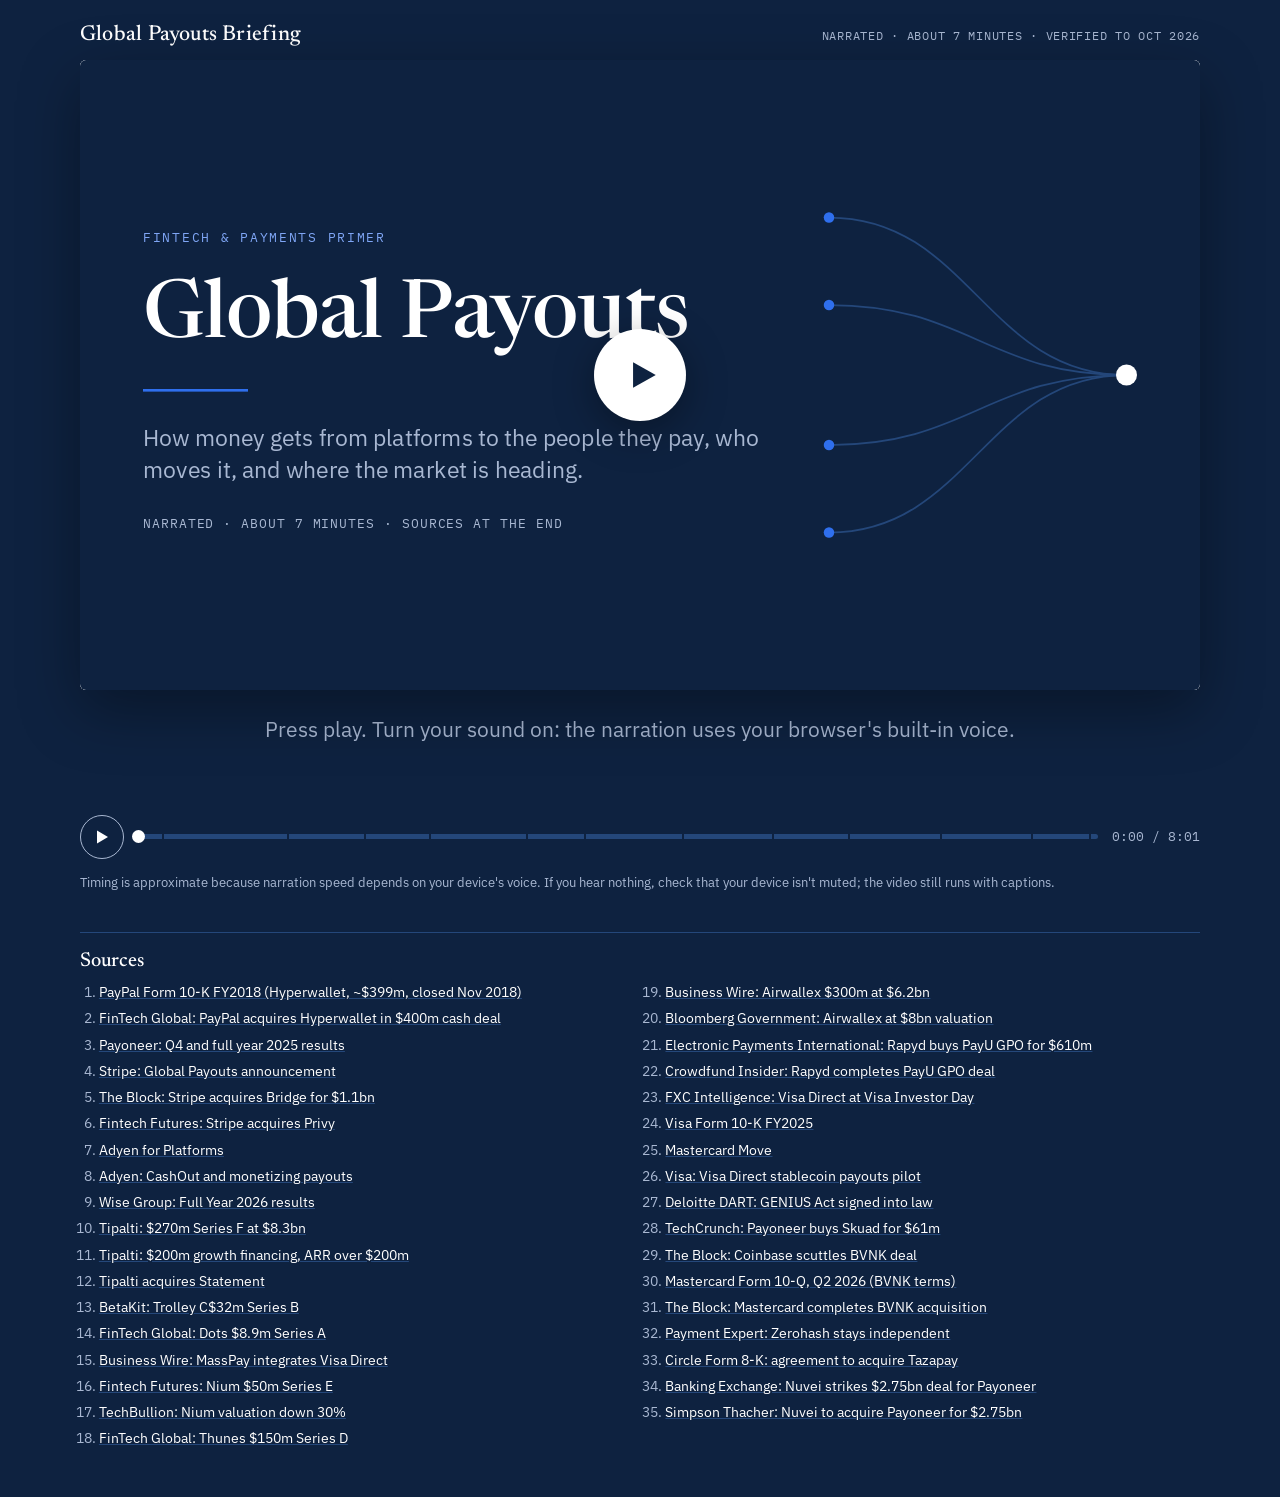
==== global-payouts-video.html @ f78af7f9 "Add narrated global payouts market explainer video Single-file HTML page that plays like a ~7-minute" ====
<!doctype html>
<html lang="en">
<head>
<meta charset="utf-8">
<meta name="viewport" content="width=device-width, initial-scale=1, viewport-fit=cover">
<title>Global Payouts Briefing</title>
<link rel="preconnect" href="https://fonts.googleapis.com">
<link rel="preconnect" href="https://fonts.gstatic.com" crossorigin>
<link rel="stylesheet" href="https://fonts.googleapis.com/css2?family=IBM+Plex+Mono:wght@400;500&family=IBM+Plex+Sans:wght@400;500;600&family=Newsreader:opsz,wght@6..72,500;6..72,600&display=swap">
<style>
/* Layout: a fixed 1280x720 "video" canvas scaled to fit, captions and controls beneath it, sources below. Deliberately single-theme (navy + white). */
:root {
  --navy: #0E2240;
  --navy-2: #173158;
  --navy-3: #24477A;
  --paper: #FFFFFF;
  --mist: #EEF2F8;
  --line: #CBD5E4;
  --muted: #5B6B84;
  --accent: #2F6FED;
  --accent-soft: #DCE7FD;
  --on-navy-muted: #A9B8D2;
  --display: "Newsreader", Georgia, "Times New Roman", serif;
  --sans: "IBM Plex Sans", "Helvetica Neue", Arial, sans-serif;
  --mono: "IBM Plex Mono", ui-monospace, Menlo, Consolas, monospace;
  color-scheme: dark;
}
* { box-sizing: border-box; }
html, body { background: var(--navy); color: var(--paper); }
body { font-family: var(--sans); margin: 0; padding-inline: 16px; padding-block: 24px 48px; }
.wrap { max-width: 1120px; margin: 0 auto; display: flex; flex-direction: column; gap: 14px; }
.head { display: flex; justify-content: space-between; align-items: baseline; gap: 12px; flex-wrap: wrap; }
.head h1 { font-family: var(--display); font-weight: 500; font-size: 1.35rem; margin: 0; letter-spacing: .01em; }
.head span { font-family: var(--mono); font-size: .75rem; color: var(--on-navy-muted); letter-spacing: .06em; text-transform: uppercase; }

/* ---------- player ---------- */
.frame { position: relative; width: 100%; aspect-ratio: 16 / 9; max-width: 100%; overflow: hidden; background: var(--paper); border-radius: 6px; box-shadow: 0 20px 60px rgba(0,0,0,.35); }
.canvas { position: absolute; top: 0; left: 0; width: 1280px; height: 720px; transform-origin: 0 0; color: var(--navy); background: var(--paper); font-family: var(--sans); }
.scene { position: absolute; inset: 0; padding: 56px 72px 48px; opacity: 0; visibility: hidden; transition: opacity .6s ease, visibility 0s linear .6s; display: flex; flex-direction: column; gap: 26px; }
.scene.active { opacity: 1; visibility: visible; transition: opacity .6s ease, visibility 0s; }
.scene.dark { background: var(--navy); color: var(--paper); }
.eyebrow { font-family: var(--mono); font-size: 15px; letter-spacing: .14em; text-transform: uppercase; color: var(--accent); display: flex; gap: 14px; align-items: center; }
.eyebrow b { font-weight: 500; color: var(--muted); }
.dark .eyebrow b { color: var(--on-navy-muted); }
.dark .eyebrow { color: #7FA6F5; }
h2 { font-family: var(--display); font-weight: 500; font-size: 50px; line-height: 1.05; margin: 0; letter-spacing: -.01em; text-wrap: balance; max-width: 1050px; }
.r { opacity: 0; transform: translateY(14px); transition: opacity .55s ease, transform .55s ease; }
.r.on { opacity: 1; transform: none; }
.mono { font-family: var(--mono); }
.muted { color: var(--muted); }

/* scene 0: title */
.title-scene { justify-content: center; gap: 22px; }
.title-scene h2 { font-size: 92px; max-width: 900px; }
.title-scene p { font-size: 26px; color: var(--on-navy-muted); margin: 0; max-width: 760px; line-height: 1.4; }
.title-scene .rule { width: 120px; height: 3px; background: var(--accent); }
.title-scene .meta { font-family: var(--mono); font-size: 15px; color: var(--on-navy-muted); letter-spacing: .08em; text-transform: uppercase; }
.flowlines { position: absolute; right: 64px; top: 120px; width: 380px; height: 480px; }

/* scene 1: payout flow */
.ends { display: flex; justify-content: space-between; align-items: center; font-size: 19px; }
.ends .party { display: flex; flex-direction: column; gap: 4px; }
.ends .party small { font-family: var(--mono); font-size: 13px; color: var(--muted); letter-spacing: .08em; text-transform: uppercase; }
.ends .amt { font-family: var(--mono); font-size: 30px; font-weight: 500; color: var(--accent); }
.track { position: relative; height: 26px; margin: 0 92px; }
.track .ln { position: absolute; left: 0; right: 0; top: 12px; height: 2px; background: var(--line); }
.track .fill { position: absolute; left: 0; top: 12px; height: 2px; background: var(--accent); width: 0; transition: width .9s ease; }
.track .coin { position: absolute; top: 3px; left: 0; width: 20px; height: 20px; margin-left: -10px; border-radius: 50%; background: var(--accent); box-shadow: 0 0 0 6px var(--accent-soft); transition: left .9s ease; }
.stations { display: grid; grid-template-columns: repeat(5, 1fr); gap: 16px; }
.st { border: 1.5px solid var(--line); border-radius: 8px; padding: 18px 18px 20px; display: flex; flex-direction: column; gap: 10px; min-height: 300px; transition: border-color .4s, background .4s, opacity .55s, transform .55s; }
.st .n { font-family: var(--mono); font-size: 13px; color: var(--muted); letter-spacing: .1em; }
.st h3 { margin: 0; font-family: var(--display); font-weight: 600; font-size: 30px; }
.st p { margin: 0; font-size: 16px; line-height: 1.45; color: var(--muted); }
.st.cur { border-color: var(--accent); background: #F6F9FF; }
.st.cur .n { color: var(--accent); }
.opts { display: flex; flex-direction: column; gap: 6px; margin-top: 4px; }
.opts span { font-family: var(--mono); font-size: 13px; padding: 5px 8px; border-radius: 4px; background: var(--mist); color: var(--navy); }
.opts span.pick { background: var(--accent); color: var(--paper); transition: background .4s, color .4s; }
.fx { font-family: var(--mono); font-size: 15px; color: var(--navy); background: var(--mist); padding: 8px 10px; border-radius: 4px; }
.done { font-family: var(--mono); font-size: 14px; color: var(--navy); display: flex; flex-direction: column; gap: 4px; }

/* scene 2: comparison table */
.cmp { display: grid; grid-template-columns: 210px 1fr 1fr; border-top: 2px solid var(--navy); }
.cmp > div { padding: 15px 18px; border-bottom: 1px solid var(--line); font-size: 19px; line-height: 1.35; }
.cmp .hd { font-family: var(--mono); font-size: 14px; letter-spacing: .1em; text-transform: uppercase; color: var(--muted); padding-block: 12px; }
.cmp .hd.out { color: var(--accent); }
.cmp .k { font-family: var(--mono); font-size: 14px; letter-spacing: .06em; text-transform: uppercase; color: var(--muted); padding-top: 19px; }
.cmp .o { background: #F6F9FF; font-weight: 500; }

/* scene 3: customers */
.cust { display: grid; grid-template-columns: repeat(3, 1fr); gap: 12px; }
.cust div { background: var(--mist); border-radius: 6px; padding: 16px 18px; font-size: 19px; display: flex; flex-direction: column; gap: 4px; }
.cust small { font-family: var(--mono); font-size: 13px; color: var(--muted); }
.why { display: grid; grid-template-columns: repeat(3, 1fr); gap: 24px; border-top: 2px solid var(--navy); padding-top: 20px; }
.why div { display: flex; flex-direction: column; gap: 8px; }
.why b { font-family: var(--display); font-weight: 600; font-size: 26px; }
.why p { margin: 0; font-size: 17px; line-height: 1.45; color: var(--muted); }

/* scene 4: value chain */
.chain { display: grid; grid-template-columns: 1fr 34px 1.2fr 34px 1.35fr 34px 1fr 34px 0.9fr; align-items: stretch; }
.node { border: 1.5px solid var(--navy); border-radius: 8px; padding: 16px; display: flex; flex-direction: column; gap: 8px; background: var(--paper); }
.node h4 { margin: 0; font-family: var(--display); font-size: 24px; font-weight: 600; }
.node p { margin: 0; font-size: 15px; line-height: 1.4; color: var(--muted); }
.node .tag { font-family: var(--mono); font-size: 12px; color: var(--accent); letter-spacing: .08em; text-transform: uppercase; }
.node.hl { background: var(--navy); color: var(--paper); }
.node.hl p { color: var(--on-navy-muted); }
.node.hl .tag { color: #7FA6F5; }
.arrow { display: flex; align-items: center; justify-content: center; }
.arrow svg { width: 26px; height: 14px; }
.lane { border: 1.5px dashed var(--accent); border-radius: 8px; padding: 14px 18px; display: flex; gap: 20px; align-items: center; margin-left: 217px; }
.lane .tag { font-family: var(--mono); font-size: 12px; color: var(--accent); letter-spacing: .08em; text-transform: uppercase; white-space: nowrap; }
.lane p { margin: 0; font-size: 16px; line-height: 1.4; }
.stats { display: grid; grid-template-columns: 1fr 1fr; gap: 20px; }
.stat { display: flex; gap: 16px; align-items: baseline; border-top: 1px solid var(--line); padding-top: 12px; }
.stat .big { font-family: var(--display); font-size: 40px; font-weight: 600; color: var(--accent); white-space: nowrap; }
.stat p { margin: 0; font-size: 16px; color: var(--muted); line-height: 1.4; }

/* scenes 5-6: landscape */
.tier1 { display: grid; grid-template-columns: repeat(5, 1fr); gap: 14px; }
.co { border-top: 3px solid var(--navy); padding-top: 14px; display: flex; flex-direction: column; gap: 10px; }
.co h4 { margin: 0; font-family: var(--display); font-size: 27px; font-weight: 600; line-height: 1.1; }
.co .what { font-size: 16px; line-height: 1.45; color: var(--muted); margin: 0; }
.co .fact { font-family: var(--mono); font-size: 13.5px; line-height: 1.45; background: var(--mist); padding: 8px 10px; border-radius: 4px; color: var(--navy); }
.tiers { display: grid; grid-template-columns: 1fr 1.3fr 1.6fr; gap: 26px; flex: 1; }
.tier { display: flex; flex-direction: column; gap: 12px; min-width: 0; }
.tier > .label { font-family: var(--mono); font-size: 13px; letter-spacing: .12em; text-transform: uppercase; color: var(--accent); border-bottom: 2px solid var(--navy); padding-bottom: 8px; }
.row { display: grid; grid-template-columns: 112px 1fr; gap: 12px; padding-bottom: 10px; border-bottom: 1px solid var(--line); }
.row b { font-family: var(--display); font-size: 22px; font-weight: 600; line-height: 1.15; }
.row span { font-size: 15px; line-height: 1.4; color: var(--muted); }
.row span em { font-style: normal; font-family: var(--mono); font-size: 13.5px; color: var(--navy); }

/* scene 7: economics */
.econ { display: grid; grid-template-columns: 1.05fr 1fr; gap: 40px; flex: 1; }
.streams { display: grid; grid-template-columns: 1fr 1fr; gap: 12px; align-content: start; }
.stream { background: var(--mist); border-radius: 6px; padding: 16px 18px; display: flex; flex-direction: column; gap: 6px; }
.stream b { font-family: var(--display); font-size: 25px; font-weight: 600; }
.stream p { margin: 0; font-size: 15px; line-height: 1.4; color: var(--muted); }
.chartbox { display: flex; flex-direction: column; gap: 12px; }
.chartbox .cap { font-family: var(--mono); font-size: 13px; letter-spacing: .08em; text-transform: uppercase; color: var(--muted); }
.stack { display: flex; height: 54px; border-radius: 4px; overflow: hidden; }
.stack div { display: flex; align-items: center; padding-left: 12px; font-family: var(--mono); font-size: 14px; color: var(--paper); white-space: nowrap; }
.stack .a { background: var(--navy); width: 78%; }
.stack .b { background: var(--accent); width: 22%; }
.legend { display: flex; justify-content: space-between; font-size: 15px; color: var(--muted); gap: 12px; }
.legend i { display: inline-block; width: 10px; height: 10px; margin-right: 6px; border-radius: 2px; }
.drivers { margin: 6px 0 0; padding: 0; list-style: none; display: flex; flex-direction: column; gap: 8px; }
.drivers li { font-size: 17px; line-height: 1.35; padding-left: 22px; position: relative; }
.drivers li::before { content: ""; position: absolute; left: 0; top: 9px; width: 10px; height: 2px; background: var(--accent); }

/* scene 8: trends */
.trends { display: flex; flex-direction: column; gap: 0; border-top: 2px solid var(--navy); }
.trend { display: grid; grid-template-columns: 60px 300px 1fr; gap: 16px; align-items: baseline; padding: 14px 0; border-bottom: 1px solid var(--line); }
.trend .n { font-family: var(--mono); font-size: 18px; color: var(--accent); }
.trend b { font-family: var(--display); font-size: 29px; font-weight: 600; }
.trend p { margin: 0; font-size: 17px; line-height: 1.4; color: var(--muted); }

/* scene 9: deals */
.deals { display: grid; grid-template-columns: 1.6fr 1fr; gap: 40px; flex: 1; }
.bars { display: flex; flex-direction: column; gap: 9px; }
.bar { display: grid; grid-template-columns: 250px 1fr; gap: 14px; align-items: center; }
.bar .lbl { font-size: 15.5px; line-height: 1.2; }
.bar .lbl small { display: block; font-family: var(--mono); font-size: 12px; color: var(--muted); margin-top: 2px; }
.bar .tr { position: relative; height: 26px; }
.bar .fl { position: absolute; left: 0; top: 0; bottom: 0; background: var(--navy); border-radius: 2px; width: 0; transition: width 1s ease; }
.bar .fl.ac { background: var(--accent); }
.bar .eo { position: absolute; top: 0; bottom: 0; background: repeating-linear-gradient(135deg, var(--accent-soft) 0 5px, var(--paper) 5px 9px); border: 1px solid var(--accent); border-left: 0; width: 0; transition: width 1s ease .4s; }
.bar .v { position: absolute; top: 3px; font-family: var(--mono); font-size: 14px; white-space: nowrap; transition: left 1s ease; }
.side { display: flex; flex-direction: column; gap: 14px; }
.side .cap { font-family: var(--mono); font-size: 13px; letter-spacing: .1em; text-transform: uppercase; color: var(--accent); border-bottom: 2px solid var(--navy); padding-bottom: 8px; }
.side .it { display: flex; flex-direction: column; gap: 2px; padding-bottom: 10px; border-bottom: 1px solid var(--line); }
.side .it b { font-family: var(--display); font-size: 22px; font-weight: 600; }
.side .it span { font-size: 15px; color: var(--muted); line-height: 1.35; }
.footnote { font-size: 13px; color: var(--muted); font-family: var(--mono); }

/* scene 10: banker lens */
.paths { display: grid; grid-template-columns: repeat(3, 1fr); gap: 16px; }
.path { border: 1.5px solid var(--line); border-radius: 8px; padding: 16px 18px; display: flex; flex-direction: column; gap: 6px; }
.path b { font-family: var(--display); font-size: 28px; font-weight: 600; }
.path p { margin: 0; font-size: 16px; line-height: 1.4; color: var(--muted); }
.path.hl { border-color: var(--navy); background: var(--navy); color: var(--paper); }
.path.hl p { color: var(--on-navy-muted); }
.value { display: grid; grid-template-columns: repeat(4, 1fr); gap: 10px 22px; border-top: 2px solid var(--navy); padding-top: 14px; }
.value .cap { grid-column: 1 / -1; font-family: var(--mono); font-size: 13px; letter-spacing: .1em; text-transform: uppercase; color: var(--accent); }
.value div { font-size: 17px; line-height: 1.35; padding-left: 26px; position: relative; }
.value div::before { content: "✓"; position: absolute; left: 0; top: 0; color: var(--accent); font-weight: 600; }
.warn { font-size: 17px; background: var(--mist); padding: 12px 16px; border-radius: 6px; }

/* scene 11: recap */
.recap { display: flex; flex-direction: column; gap: 0; border-top: 1px solid var(--navy-3); }
.recap div { display: grid; grid-template-columns: 70px 1fr; padding: 15px 0; border-bottom: 1px solid var(--navy-3); align-items: baseline; }
.recap .n { font-family: var(--display); font-size: 40px; color: #7FA6F5; }
.recap p { margin: 0; font-size: 25px; line-height: 1.35; }
.recap p span { color: var(--on-navy-muted); }

/* scene 12: sources */
.srcs { columns: 3; column-gap: 34px; font-size: 12.5px; line-height: 1.38; }
.srcs p { margin: 0 0 7px; break-inside: avoid; }
.srcs a { color: var(--navy); text-decoration: none; border-bottom: 1px solid var(--line); }
.srcs b { font-weight: 600; }

/* big play overlay */
.overlay { position: absolute; inset: 0; display: flex; align-items: center; justify-content: center; background: transparent; border: 0; cursor: pointer; padding: 0; }
.overlay[hidden] { display: none !important; }
.overlay .pb { width: 92px; height: 92px; border-radius: 50%; background: var(--paper); display: flex; align-items: center; justify-content: center; box-shadow: 0 10px 40px rgba(0,0,0,.35); transition: transform .2s; }
.overlay:hover .pb, .overlay:focus-visible .pb { transform: scale(1.06); }
.overlay:focus-visible { outline: 3px solid var(--accent); outline-offset: -3px; }
.overlay svg { width: 34px; height: 34px; margin-left: 6px; }

/* captions + controls */
.caption { min-height: 4.6em; font-size: clamp(16px, 2.1vw, 21px); line-height: 1.45; text-align: center; padding: 10px 8px 0; color: var(--paper); text-wrap: balance; }
.caption .hint { color: var(--on-navy-muted); }
.controls { display: flex; align-items: center; gap: 14px; }
.btn { flex: none; width: 44px; height: 44px; border-radius: 50%; border: 1.5px solid var(--on-navy-muted); background: transparent; color: var(--paper); display: flex; align-items: center; justify-content: center; cursor: pointer; }
.btn:hover { border-color: var(--paper); }
.btn:focus-visible { outline: 3px solid var(--accent); outline-offset: 2px; }
.btn svg { width: 16px; height: 16px; fill: currentColor; }
.bar-wrap { flex: 1; min-width: 0; height: 28px; display: flex; align-items: center; cursor: pointer; position: relative; touch-action: none; }
.bar-wrap:focus-visible { outline: 3px solid var(--accent); outline-offset: 2px; border-radius: 4px; }
.prog { position: relative; width: 100%; height: 5px; background: var(--navy-3); border-radius: 3px; }
.prog .done-bar { position: absolute; left: 0; top: 0; bottom: 0; background: var(--paper); border-radius: 3px; width: 0; }
.prog .knob { position: absolute; top: 50%; width: 13px; height: 13px; margin: -6.5px 0 0 -6.5px; border-radius: 50%; background: var(--paper); left: 0; }
.prog .tick { position: absolute; top: -2px; width: 2px; height: 9px; background: var(--navy); }
.time { flex: none; font-family: var(--mono); font-size: 13px; color: var(--on-navy-muted); font-variant-numeric: tabular-nums; }
.note { font-size: 13px; color: var(--on-navy-muted); line-height: 1.5; margin: 0; }
.below { margin-top: 26px; border-top: 1px solid var(--navy-3); padding-top: 18px; }
.below h2 { font-family: var(--display); font-size: 1.25rem; font-weight: 500; margin: 0 0 10px; color: var(--paper); }
.below ol { margin: 0; padding-left: 1.4em; columns: 2; column-gap: 32px; font-size: 13.5px; line-height: 1.5; color: var(--on-navy-muted); }
.below li { break-inside: avoid; margin-bottom: 6px; }
.below a { color: var(--paper); text-decoration-color: var(--navy-3); }
@media (max-width: 700px) { .below ol { columns: 1; } }
/* larger type so each scene fills the 720px frame */
.scene { padding: 64px 72px 52px; gap: 34px; }
h2 { font-size: 56px; }
.st { min-height: 340px; } .st p { font-size: 18px; }
.cmp > div { padding: 19px 18px; font-size: 21px; }
.cust div { padding: 20px; font-size: 22px; }
.why b { font-size: 29px; } .why p { font-size: 19px; }
.node h4 { font-size: 26px; } .node p { font-size: 17px; }
.lane p { font-size: 18px; } .stat p { font-size: 18px; } .stat .big { font-size: 48px; }
.co h4 { font-size: 30px; } .co .what { font-size: 19px; } .co .fact { font-size: 15.5px; }
.row b { font-size: 24px; } .row span { font-size: 17px; } .row span em { font-size: 14.5px; }
.stream { padding: 22px 20px; } .stream b { font-size: 28px; } .stream p { font-size: 17px; }
.drivers li { font-size: 19px; }
.trend { grid-template-columns: 60px 340px 1fr; padding: 20px 0; } .trend b { font-size: 32px; } .trend p { font-size: 19px; }
.bars { gap: 14px; } .bar .lbl { font-size: 17px; } .bar .tr { height: 30px; } .bar .v { top: 5px; font-size: 15px; }
.side .it b { font-size: 25px; } .side .it span { font-size: 17px; }
.path b { font-size: 31px; } .path p { font-size: 18px; }
.value div { font-size: 19px; } .warn { font-size: 19px; }
.recap div { padding: 20px 0; } .recap p { font-size: 27px; }
.srcs { font-size: 13.5px; }
.title-scene h2 { font-size: 92px; }
@media (prefers-reduced-motion: reduce) {
  .scene, .r, .track .coin, .track .fill, .bar .fl, .bar .eo, .bar .v, .st { transition: none !important; }
}
</style>
</head>
<body>

<div class="wrap">
  <div class="head">
    <h1>Global Payouts Briefing</h1>
    <span>Narrated · about 7 minutes · verified to Oct 2026</span>
  </div>

  <div class="frame" id="frame">
    <div class="canvas" id="canvas">

      <!-- 0 Title -->
      <section class="scene dark title-scene active" data-scene="0">
        <div class="eyebrow">Fintech &amp; payments primer</div>
        <h2>Global Payouts</h2>
        <div class="rule"></div>
        <p>How money gets from platforms to the people they pay, who moves it, and where the market is heading.</p>
        <div class="meta">Narrated · about 7 minutes · sources at the end</div>
        <svg class="flowlines" viewBox="0 0 380 480" aria-hidden="true">
          <g fill="none" stroke="#24477A" stroke-width="2">
            <path d="M20 60 C 180 60, 200 240, 360 240"/>
            <path d="M20 160 C 180 160, 200 240, 360 240"/>
            <path d="M20 320 C 180 320, 200 240, 360 240"/>
            <path d="M20 420 C 180 420, 200 240, 360 240"/>
          </g>
          <g fill="#2F6FED">
            <circle cx="20" cy="60" r="6"/><circle cx="20" cy="160" r="6"/><circle cx="20" cy="320" r="6"/><circle cx="20" cy="420" r="6"/>
          </g>
          <circle cx="360" cy="240" r="12" fill="#FFFFFF"/>
        </svg>
      </section>

      <!-- 1 What a payout is -->
      <section class="scene" data-scene="1" data-k="0">
        <div class="eyebrow">01 <b>What a payout is</b></div>
        <h2 class="r" data-cue="0">One payout, step by step</h2>
        <div class="ends r" data-cue="1">
          <div class="party"><small>Sender</small>U.S. freelance marketplace</div>
          <div class="amt">$500</div>
          <div class="party" style="text-align:right"><small>Payee</small>Designer in the Philippines</div>
        </div>
        <div class="track r" data-cue="1"><div class="ln"></div><div class="fill" id="fill1"></div><div class="coin" id="coin1"></div></div>
        <div class="stations">
          <div class="st r" data-cue="2" data-cur="2"><div class="n">STEP 1</div><h3>KYC</h3><p>“Know Your Customer.” Verify the designer is real and screen them against sanctions lists.</p></div>
          <div class="st r" data-cue="3" data-cur="3"><div class="n">STEP 2</div><h3>Tax</h3><p>Collect a tax form (for a foreign contractor, typically a W-8BEN) so the platform knows what to report or withhold.</p></div>
          <div class="st r" data-cue="4" data-cur="4"><div class="n">STEP 3</div><h3>FX</h3><p>Foreign exchange: convert dollars to pesos.</p><div class="fx">USD → PHP<br><span class="muted">spread = market rate − rate given</span></div></div>
          <div class="st r" data-cue="5" data-cur="5,6"><div class="n">STEP 4</div><h3>Rail</h3><p>The network the money travels on.</p>
            <div class="opts"><span>Local bank transfer</span><span id="pickRail">Mobile wallet</span><span>Push to debit card</span><span>Stablecoin</span></div></div>
          <div class="st r" data-cue="7" data-cur="7"><div class="n">STEP 5</div><h3>Delivery</h3><p>Funds land in local currency.</p><div class="done"><span>✓ Paid in PHP</span><span>✓ Payee notified</span><span>✓ Platform books reconciled</span></div></div>
        </div>
      </section>

      <!-- 2 Why harder -->
      <section class="scene" data-scene="2">
        <div class="eyebrow">02 <b>Why paying out is harder</b></div>
        <h2 class="r" data-cue="0">Accepting money vs. sending it</h2>
        <div class="cmp">
          <div class="hd"></div><div class="hd">Accepting a card payment</div><div class="hd out">Sending a payout</div>
          <div class="k r" data-cue="1">Credentials</div><div class="r" data-cue="1">Customer brings standardized card details</div><div class="o r" data-cue="2">Sender collects bank or wallet details in each country's format</div>
          <div class="k r" data-cue="1">Routing</div><div class="r" data-cue="1">One global card network routes it</div><div class="o r" data-cue="2">Many local rails, each with its own rules</div>
          <div class="k r" data-cue="3">Compliance</div><div class="r" data-cue="3">Focus is on the paying customer</div><div class="o r" data-cue="3">Sender verifies, screens and tax-reports the recipient</div>
          <div class="k r" data-cue="4">Reversibility</div><div class="r" data-cue="4">Chargebacks let disputes be reversed</div><div class="o r" data-cue="4">Push payments are mostly final</div>
          <div class="k r" data-cue="5">Liquidity</div><div class="r" data-cue="5">Money flows in to you</div><div class="o r" data-cue="5">Pre-fund the right currency in each market first</div>
        </div>
      </section>

      <!-- 3 Customers -->
      <section class="scene" data-scene="3">
        <div class="eyebrow">03 <b>Who buys payouts</b></div>
        <h2 class="r" data-cue="0">Anyone with a supply side to pay</h2>
        <div class="cust">
          <div class="r" data-cue="1">E-commerce marketplaces<small>paying sellers</small></div>
          <div class="r" data-cue="1">Gig &amp; delivery apps<small>paying workers</small></div>
          <div class="r" data-cue="1">Creator platforms<small>paying creators &amp; musicians</small></div>
          <div class="r" data-cue="2">Global hiring &amp; payroll<small>paying contractors abroad</small></div>
          <div class="r" data-cue="2">Insurers<small>settling claims</small></div>
          <div class="r" data-cue="2">Businesses<small>paying suppliers</small></div>
        </div>
        <div class="why">
          <div class="r" data-cue="3"><b>Supply retention</b><p>Earners go where they get paid fast, cheaply and reliably.</p></div>
          <div class="r" data-cue="4"><b>A revenue line</b><p>Adyen lets platforms set their own fee for on-demand instant cash-outs.</p></div>
          <div class="r" data-cue="5"><b>Float</b><p>Balances waiting to be paid out can earn interest.</p></div>
        </div>
      </section>

      <!-- 4 Value chain -->
      <section class="scene" data-scene="4">
        <div class="eyebrow">04 <b>The value chain</b></div>
        <h2 class="r" data-cue="0">Who touches the money</h2>
        <div class="chain">
          <div class="node r" data-cue="1"><span class="tag">Owns payee</span><h4>Platform</h4><p>Marketplace, gig app, creator site</p></div>
          <div class="arrow r" data-cue="2"><svg viewBox="0 0 26 14"><path d="M0 7h22M17 2l6 5-6 5" fill="none" stroke="#0E2240" stroke-width="2"/></svg></div>
          <div class="node hl r" data-cue="2"><span class="tag">Routes &amp; complies</span><h4>Payout orchestrator</h4><p>Onboarding, KYC, tax, picks the rail for each payment</p></div>
          <div class="arrow r" data-cue="3"><svg viewBox="0 0 26 14"><path d="M0 7h22M17 2l6 5-6 5" fill="none" stroke="#0E2240" stroke-width="2"/></svg></div>
          <div class="node r" data-cue="3"><span class="tag">Networks</span><h4>Visa Direct · Mastercard Move</h4><p>Push money to cards, accounts and wallets</p></div>
          <div class="arrow r" data-cue="5"><svg viewBox="0 0 26 14"><path d="M0 7h22M17 2l6 5-6 5" fill="none" stroke="#0E2240" stroke-width="2"/></svg></div>
          <div class="node r" data-cue="5"><span class="tag">Settle locally</span><h4>Banks &amp; local systems</h4><p>Hold accounts, clear domestic transfers</p></div>
          <div class="arrow r" data-cue="5"><svg viewBox="0 0 26 14"><path d="M0 7h22M17 2l6 5-6 5" fill="none" stroke="#0E2240" stroke-width="2"/></svg></div>
          <div class="node r" data-cue="5"><span class="tag">Gets paid</span><h4>Recipient</h4><p>Bank, wallet, card or cash</p></div>
        </div>
        <div class="lane r" data-cue="6"><span class="tag">Parallel lane · stablecoin infra</span><p>Converts between ordinary money and dollar-pegged tokens: Bridge (Stripe), BVNK (Mastercard), Circle.</p></div>
        <div class="stats">
          <div class="stat r" data-cue="4"><span class="big">~10bn</span><p>Visa Direct transactions in 2024; reaches 195+ countries and territories</p></div>
          <div class="stat r" data-cue="4"><span class="big">180+</span><p>Countries Mastercard Move pays out to, via bank, wallet, card or cash</p></div>
        </div>
      </section>

      <!-- 5 Tier 1 -->
      <section class="scene" data-scene="5">
        <div class="eyebrow">05 <b>Landscape · Tier 1 of 4</b></div>
        <h2 class="r" data-cue="0">Scaled incumbents</h2>
        <div class="tier1">
          <div class="co r" data-cue="1"><h4>PayPal<br>(Hyperwallet)</h4><p class="what">Payouts for marketplaces and platforms</p><div class="fact">Bought 2018 for ~$400m</div></div>
          <div class="co r" data-cue="2"><h4>Payoneer</h4><p class="what">Cross-border accounts for sellers, freelancers, SMBs</p><div class="fact">2025 revenue $1.05bn, first year over $1bn</div></div>
          <div class="co r" data-cue="3"><h4>Stripe</h4><p class="what">Connect for platforms; Global Payouts to third parties</p><div class="fact">Global Payouts: 50+ countries</div></div>
          <div class="co r" data-cue="4"><h4>Adyen</h4><p class="what">Adyen for Platforms on its own licensed stack</p><div class="fact">Instant payouts; CashOut fees set by platform</div></div>
          <div class="co r" data-cue="5"><h4>Wise Platform</h4><p class="what">Wise's cross-border network, licensed to banks and businesses</p><div class="fact">Partners incl. UniCredit, Raiffeisen</div></div>
        </div>
      </section>

      <!-- 6 Tiers 2-4 -->
      <section class="scene" data-scene="6">
        <div class="eyebrow">06 <b>Landscape · Tiers 2 to 4</b></div>
        <div class="tiers">
          <div class="tier r" data-cue="0">
            <div class="label">Finance automation suite</div>
            <div class="row"><b>Tipalti</b><span>Payables, payouts, tax and treasury in one product. <em>$8.3bn valuation (2021) · ARR passed $200m (2025)</em></span></div>
          </div>
          <div class="tier r" data-cue="2">
            <div class="label">Specialist payout platforms</div>
            <div class="row r" data-cue="3"><b>Trolley</b><span>Montréal. Payouts plus tax forms. <em>C$32m Series B, Nov 2024</em></span></div>
            <div class="row r" data-cue="4"><b>Dots</b><span>San Francisco. One API for bank, wallet and stablecoin payouts. <em>$8.9m Series A, 2026 · $150m+/month</em></span></div>
            <div class="row r" data-cue="5"><b>MassPay</b><span>Payout orchestration. <em>Integrated Visa Direct, Dec 2025</em></span></div>
          </div>
          <div class="tier r" data-cue="6">
            <div class="label">Cross-border infrastructure</div>
            <div class="row r" data-cue="7"><b>Nium</b><span>Real-time payments infrastructure. <em>$1.4bn valuation, 2024 (−30%)</em></span></div>
            <div class="row r" data-cue="7"><b>Thunes</b><span>Network into banks and mobile wallets. <em>$150m Series D, 2025 · 130+ countries</em></span></div>
            <div class="row r" data-cue="8"><b>Airwallex</b><span>Global accounts and payments. <em>$8bn valuation, Dec 2025</em></span></div>
            <div class="row r" data-cue="8"><b>Rapyd</b><span>Fintech-as-a-service. <em>Bought PayU GPO for ~$610m, closed 2025</em></span></div>
          </div>
        </div>
      </section>

      <!-- 7 Economics -->
      <section class="scene" data-scene="7">
        <div class="eyebrow">07 <b>Economics</b></div>
        <h2 class="r" data-cue="0">Four ways to make money</h2>
        <div class="econ">
          <div class="streams">
            <div class="stream r" data-cue="1"><b>Transaction fees</b><p>Flat or percentage charge per payout</p></div>
            <div class="stream r" data-cue="2"><b>FX spread</b><p>Market rate minus the rate the customer gets</p></div>
            <div class="stream r" data-cue="4"><b>Software fees</b><p>Subscriptions for workflow tools (recurring revenue)</p></div>
            <div class="stream r" data-cue="5"><b>Float</b><p>Interest on balances before they are withdrawn</p></div>
          </div>
          <div class="chartbox">
            <div class="r" data-cue="6">
              <div class="cap">Payoneer 2025 revenue: $1.05bn</div>
              <div class="stack" style="margin-top:10px"><div class="a">$821.2m fees &amp; other</div><div class="b">$231.6m</div></div>
              <div class="legend" style="margin-top:8px"><span><i style="background:var(--navy)"></i>Revenue ex. interest (+14%)</span><span><i style="background:var(--accent)"></i>Interest income, ~22% (−10%)</span></div>
            </div>
            <ul class="drivers r" data-cue="7">
              <li>Volume on direct connections vs. intermediaries</li>
              <li>Cross-border and FX mix</li>
              <li>Compliance automation</li>
              <li>Fraud losses</li>
              <li>Interest-rate sensitivity</li>
            </ul>
            <div class="footnote r" data-cue="8">Wise FY26: new direct links to domestic payment systems in Brazil and Japan</div>
          </div>
        </div>
      </section>

      <!-- 8 Trends -->
      <section class="scene" data-scene="8">
        <div class="eyebrow">08 <b>Where it's heading</b></div>
        <h2 class="r" data-cue="0">Five trends</h2>
        <div class="trends">
          <div class="trend r" data-cue="1"><span class="n">1</span><b>Instant payouts</b><p>Minutes, not days, and a fee platforms can charge for</p></div>
          <div class="trend r" data-cue="2"><span class="n">2</span><b>Stablecoins</b><p>GENIUS Act signed July 18, 2025 · Visa Direct pilot: business pays in dollars, recipient gets USDC</p></div>
          <div class="trend r" data-cue="4"><span class="n">3</span><b>Embedded compliance &amp; tax</b><p>KYC, tax forms, even payroll: Payoneer bought Skuad for $61m (2024)</p></div>
          <div class="trend r" data-cue="5"><span class="n">4</span><b>AI</b><p>Fraud screening, reconciliation, finance workflows: Tipalti bought Statement (2025)</p></div>
          <div class="trend r" data-cue="6"><span class="n">5</span><b>Consolidation</b><p>Strategics buying coverage, licences and stablecoin rails</p></div>
        </div>
      </section>

      <!-- 9 Deals -->
      <section class="scene" data-scene="9">
        <div class="eyebrow">09 <b>M&amp;A and funding</b></div>
        <h2 class="r" data-cue="0">Disclosed deal values, to scale</h2>
        <div class="deals">
          <div class="bars">
            <div class="bar r" data-cue="4"><div class="lbl">Nuvei → Payoneer<small>Agreed Jun 2026 · $7.40/sh cash</small></div><div class="tr"><div class="fl ac" data-w="100"></div><div class="v" data-x="100">$2.75bn</div></div></div>
            <div class="bar r" data-cue="2"><div class="lbl">Mastercard → BVNK<small>Agreed Mar 2026 · closed Aug 2026</small></div><div class="tr"><div class="fl ac" data-w="54.5"></div><div class="eo" data-l="54.5" data-w="10.9"></div><div class="v" data-x="65.4">$1.5bn + $0.3bn earn-out</div></div></div>
            <div class="bar r" data-cue="1"><div class="lbl">Stripe → Bridge<small>Closed Feb 2025</small></div><div class="tr"><div class="fl ac" data-w="40"></div><div class="v" data-x="40">$1.1bn</div></div></div>
            <div class="bar r" data-cue="5"><div class="lbl">Rapyd → PayU GPO<small>Closed 2025</small></div><div class="tr"><div class="fl" data-w="22.2"></div><div class="v" data-x="22.2">~$610m</div></div></div>
            <div class="bar r" data-cue="3"><div class="lbl">Circle → Tazapay<small>Agreed Sep 2026 · stock</small></div><div class="tr"><div class="fl ac" data-w="14.5"></div><div class="v" data-x="14.5">~$400m</div></div></div>
            <div class="bar r" data-cue="5"><div class="lbl">PayPal → Hyperwallet<small>Closed Nov 2018</small></div><div class="tr"><div class="fl" data-w="14.5"></div><div class="v" data-x="14.5">~$400m</div></div></div>
            <div class="bar r" data-cue="5"><div class="lbl">Payoneer → Skuad<small>Aug 2024</small></div><div class="tr"><div class="fl" data-w="2.2"></div><div class="v" data-x="2.2">$61m</div></div></div>
            <div class="footnote r" data-cue="1"><span style="color:var(--accent)">■</span> stablecoin-linked &nbsp; ■ traditional payouts / payments</div>
          </div>
          <div class="side">
            <div class="cap r" data-cue="2">Deals that didn't happen</div>
            <div class="it r" data-cue="2"><b>Coinbase × BVNK</b><span>~$2bn talks ended, Nov 2025</span></div>
            <div class="it r" data-cue="2"><b>Mastercard × Zerohash</b><span>Zerohash chose to stay independent, Jan 2026</span></div>
            <div class="cap r" data-cue="6">Private funding</div>
            <div class="it r" data-cue="6"><b>Airwallex · $8bn</b><span>$330m raise, Dec 2025 (from $6.2bn in May)</span></div>
            <div class="it r" data-cue="6"><b>Nium · $1.4bn</b><span>2024 round, 30% below prior valuation</span></div>
          </div>
        </div>
      </section>

      <!-- 10 Banker lens -->
      <section class="scene" data-scene="10">
        <div class="eyebrow">10 <b>The banker's lens</b></div>
        <h2 class="r" data-cue="0">Build, buy or partner?</h2>
        <div class="paths">
          <div class="path r" data-cue="1"><b>Build</b><p>Licences country by country (in the U.S., money transmitter licences state by state), bank partners, compliance teams, years of integrations.</p></div>
          <div class="path hl r" data-cue="3"><b>Buy</b><p>Buys coverage, licences and teams now. The logic behind Bridge, BVNK and Payoneer.</p></div>
          <div class="path r" data-cue="4"><b>Partner</b><p>Plug into Stripe, Adyen or a specialist. Fastest, but the economics are shared.</p></div>
        </div>
        <div class="value">
          <div class="cap r" data-cue="5">What makes a payouts asset valuable</div>
          <div class="r" data-cue="5">Owned licences &amp; direct connections</div>
          <div class="r" data-cue="5">Sticky platform customers</div>
          <div class="r" data-cue="5">Durable take rate</div>
          <div class="r" data-cue="5">Low customer concentration</div>
          <div class="r" data-cue="5">Clean compliance record</div>
          <div class="r" data-cue="5">Stablecoin readiness</div>
          <div class="r" data-cue="5">Recurring software revenue</div>
          <div class="r" data-cue="5">Rate- and FX-resilient mix</div>
        </div>
        <div class="warn r" data-cue="6"><b>Revenue quality check:</b> how much comes from FX and float, which move with markets, versus recurring fees?</div>
      </section>

      <!-- 11 Recap -->
      <section class="scene dark" data-scene="11">
        <div class="eyebrow">11 <b>Recap</b></div>
        <h2 class="r" data-cue="0">Five things to remember</h2>
        <div class="recap">
          <div class="r" data-cue="1"><span class="n">1</span><p>A payout is a chain. <span>KYC → tax → FX → rail → delivery.</span></p></div>
          <div class="r" data-cue="2"><span class="n">2</span><p>Paying out is harder than accepting. <span>The sender owns compliance, liquidity and fraud risk.</span></p></div>
          <div class="r" data-cue="3"><span class="n">3</span><p>Fees, FX spread, software and float. <span>Margins hinge on direct connections and rates.</span></p></div>
          <div class="r" data-cue="4"><span class="n">4</span><p>Stablecoins and instant payouts are the big shifts. <span>Card networks and Stripe are buying in.</span></p></div>
          <div class="r" data-cue="5"><span class="n">5</span><p>Consolidation is under way. <span>Licences, coverage and recurring revenue earn the premium.</span></p></div>
        </div>
      </section>

      <!-- 12 Sources -->
      <section class="scene" data-scene="12">
        <div class="eyebrow">Sources <b>Facts checked October 2026 · links also below the player</b></div>
        <div class="srcs" id="srcs"></div>
      </section>
    </div>

    <button class="overlay" id="overlay" aria-label="Play">
      <span class="pb"><svg viewBox="0 0 24 24"><path d="M5 3l16 9-16 9z" fill="#0E2240"/></svg></span>
    </button>
  </div>

  <div class="caption" id="caption" aria-live="polite"><span class="hint">Press play. Turn your sound on: the narration uses your browser's built-in voice.</span></div>

  <div class="controls">
    <button class="btn" id="playBtn" aria-label="Play"><svg viewBox="0 0 16 16" id="playIcon"><path d="M3 1.5l11 6.5-11 6.5z"/></svg></button>
    <div class="bar-wrap" id="barWrap" role="slider" tabindex="0" aria-label="Progress" aria-valuemin="0" aria-valuemax="100" aria-valuenow="0">
      <div class="prog" id="prog"><div class="done-bar" id="doneBar"></div><div class="knob" id="knob"></div></div>
    </div>
    <div class="time" id="time">0:00 / 0:00</div>
  </div>
  <p class="note" id="note">Timing is approximate because narration speed depends on your device's voice. If you hear nothing, check that your device isn't muted; the video still runs with captions.</p>

  <div class="below">
    <h2>Sources</h2>
    <ol id="srcList"></ol>
  </div>
</div>

<script>
(function () {
  // ---------- narration: [caption text|spoken text] lets captions and voice differ ----------
  const SCRIPT = [
    [ // 0 title
      "A short guide to the global payouts market: how money gets from platforms to the people they pay, who moves it, and where it's heading.",
      "Let's start with one payment."
    ],
    [ // 1 example
      "A payout is money a business sends out: to a seller, a worker, a creator or a supplier.",
      "Picture a U.S. freelance marketplace paying a designer in the Philippines five hundred dollars.",
      "Step one: [KYC|K Y C], or Know Your Customer. The platform confirms the designer is real and screens them against sanctions lists.",
      "Step two: tax. A U.S. platform paying a foreign contractor collects a tax form, typically a [W-8BEN|W 8 B E N], so it knows what to report or withhold.",
      "Step three: [FX|F X], or foreign exchange. Dollars become pesos, and the provider earns a spread between the market rate and the rate it gives.",
      "Step four: the rail, meaning the network the money travels on. A bank transfer, a mobile wallet, a push to a debit card, or a stablecoin.",
      "The provider picks on cost, speed and recipient preference. Here, a mobile wallet.",
      "Step five: delivery. The pesos land, the designer is notified, and the platform's books are reconciled."
    ],
    [ // 2 harder
      "Why is paying out harder than getting paid?",
      "When you accept a card, the customer brings standard card details and one global network routes it.",
      "A payout reverses that. The sender collects recipient details in every country's own format, across many local rails.",
      "The sender also owns compliance on the recipient: identity checks, sanctions screening and tax reporting.",
      "Most push payments are final. There's no chargeback, the card process for reversing a disputed payment, so money sent to a fraudster is usually gone.",
      "And the sender must pre-fund the right currency in each market before the money goes out."
    ],
    [ // 3 customers
      "Who buys payouts? Anyone with a supply side to pay.",
      "Marketplaces paying sellers, gig apps paying workers, creator platforms paying creators.",
      "Also companies paying contractors abroad, insurers settling claims, and businesses paying suppliers.",
      "Payouts are strategic because the people being paid are the platform's supply, and supply goes where it gets paid fast and reliably.",
      "Payouts can be a revenue line too. Adyen lets platforms set their own fee for instant cash-outs.",
      "And balances waiting to be paid out can earn interest."
    ],
    [ // 4 value chain
      "Now the value chain.",
      "It starts with the platform, which owns the relationship with the payee.",
      "Next, the payout orchestrator. It sits on top of many banks and rails, routes each payment, and handles onboarding, compliance and tax.",
      "Underneath are the networks. Visa Direct and Mastercard Move push money straight to cards, accounts and wallets.",
      "Visa reported nearly ten billion Visa Direct transactions in 2024, reaching over 195 countries and territories. Mastercard Move pays out to over 180 countries.",
      "Then banks and local payment systems settle the money domestically, and the recipient is paid.",
      "Alongside runs a newer lane: stablecoin infrastructure. A stablecoin is a digital token pegged to a currency like the dollar. Bridge, BVNK and Circle convert between stablecoins and ordinary money."
    ],
    [ // 5 tier 1
      "The landscape has four tiers. First, scaled incumbents.",
      "PayPal bought Hyperwallet in 2018 for about four hundred million dollars.",
      "Payoneer passed one billion dollars of revenue for the first time in 2025.",
      "Stripe serves platforms through Connect, and its Global Payouts product pays recipients in more than fifty countries.",
      "Adyen runs platform payouts, including instant payouts, on its own licensed stack.",
      "And Wise Platform offers Wise's network to banks, including UniCredit and Raiffeisen."
    ],
    [ // 6 tiers 2-4
      "Second, finance automation suites. Tipalti bundles payouts with payables, tax and treasury.",
      "It was valued at 8.3 billion dollars in 2021, and passed two hundred million dollars of recurring revenue in 2025.",
      "Third, specialist payout platforms.",
      "Trolley, in Montréal, raised a Series B in late 2024.",
      "Dots raised an 8.9 million dollar Series A in 2026 and says it pays out over 150 million dollars a month.",
      "MassPay integrated Visa Direct in late 2025.",
      "Fourth, cross-border infrastructure: the plumbing others build on.",
      "Nium raised in 2024 at 1.4 billion dollars, thirty percent below its prior round. Thunes raised 150 million dollars in 2025.",
      "Airwallex was valued at 8 billion dollars in December 2025, and Rapyd bought PayU's global payments business for about 610 million."
    ],
    [ // 7 economics
      "How do payout companies make money? Four ways.",
      "Transaction fees, charged on each payout.",
      "[FX|F X] spread, the gap between the market rate and the rate the customer gets.",
      "On cross-border flows, that's often the biggest line.",
      "Software fees: subscriptions for workflow tools.",
      "And float: interest earned on balances before they're withdrawn.",
      "Float matters. Payoneer's 2025 interest income was 231.6 million dollars, about 22 percent of revenue, and fell 10 percent as rates dropped.",
      "Margins depend on volume over direct connections, the [FX|F X] mix, compliance automation, fraud losses and rate sensitivity.",
      "Wise shows the first point: it keeps adding direct links to local payment systems, most recently in Brazil and Japan."
    ],
    [ // 8 trends
      "Five trends are reshaping the market.",
      "One, instant payouts. Recipients expect money in minutes, and platforms can charge for speed.",
      "Two, stablecoins. The U.S. GENIUS Act, signed in July 2025, created a federal framework for payment stablecoins.",
      "Visa is now piloting stablecoin payouts: the business pays dollars, the recipient gets [USDC|U S D C].",
      "Three, embedded compliance and tax, even payroll, as with Payoneer's 61 million dollar purchase of Skuad.",
      "Four, [AI|A I], for fraud screening and finance workflows. Tipalti bought the [AI|A I] treasury start-up Statement in 2025.",
      "Five, consolidation. Which brings us to the deals."
    ],
    [ // 9 deals
      "The last two years have been busy.",
      "Stablecoin rails drew the strategics. Stripe closed its 1.1 billion dollar purchase of Bridge in February 2025.",
      "After Coinbase's talks with BVNK ended, Mastercard agreed to buy it for 1.5 billion dollars plus up to 300 million in earn-outs, closing in August 2026.",
      "In September 2026, Circle agreed to buy Tazapay for about 400 million dollars in stock.",
      "The headline deal is Nuvei's agreement to buy Payoneer for 2.75 billion dollars in cash: 7 dollars 40 a share, about a 44 percent premium.",
      "Earlier deals set the pattern: PayPal and Hyperwallet, and Rapyd and PayU.",
      "Private funding is uneven. Airwallex climbed to 8 billion dollars, while Nium took a lower valuation."
    ],
    [ // 10 banker
      "So how should a banker think about this?",
      "Start with build versus buy. Building means licences, bank partners, compliance teams and years of integrations.",
      "In the U.S., a money transmitter licence, the permission to move money for others, is granted state by state.",
      "That's why strategics buy: the deals bought coverage, licences and teams.",
      "Partnering is the third path: plug into Stripe, Adyen or a specialist, and share the economics.",
      "Valuable assets have owned licences and direct connections, sticky customers, a durable take rate, meaning revenue as a share of volume, low concentration, and a clean compliance record.",
      "And check revenue quality: how much is [FX|F X] and float, which move with markets, versus recurring fees."
    ],
    [ // 11 recap
      "Five things to remember.",
      "One. A payout is a chain: identity, tax, [FX|F X], rail and delivery.",
      "Two. Paying out is harder than accepting, because the sender owns compliance, liquidity and fraud risk.",
      "Three. Revenue comes from fees, [FX|F X], software and float.",
      "Four. Stablecoins and instant payouts are the big shifts, and networks and Stripe are buying in.",
      "Five. Consolidation is under way, and licences, coverage and recurring revenue earn the premium."
    ],
    [ // 12 sources
      "Sources are on screen and below the player. Thanks for watching."
    ]
  ];

  const SOURCES = [
    ["PayPal Form 10-K FY2018 (Hyperwallet, ~$399m, closed Nov 2018)", "https://www.sec.gov/Archives/edgar/data/1633917/000163391719000043/pypl201810-k.htm"],
    ["FinTech Global: PayPal acquires Hyperwallet in $400m cash deal", "https://fintech.global/2018/06/20/paypal-acquires-hyperwallet-in-400m-cash-deal/"],
    ["Payoneer: Q4 and full year 2025 results", "https://www.payoneer.com/press/payoneer-reports-fourth-quarter-and-full-year-2025-financial-results"],
    ["Stripe: Global Payouts announcement", "https://stripe.com/gb/blog/global-payouts-a-new-way-to-send-money-directly-to-third-parties"],
    ["The Block: Stripe acquires Bridge for $1.1bn", "https://www.theblock.co/post/322144/stripe-acquires-stablecoin-platform-bridge-for-1-1-billion-in-cryptos-largest-acquisition-techcrunch"],
    ["Fintech Futures: Stripe acquires Privy", "https://www.fintechfutures.com/m-a/stripe-continues-crypto-push-with-privy-acquisition"],
    ["Adyen for Platforms", "https://www.adyen.com/landing/platform-payments"],
    ["Adyen: CashOut and monetizing payouts", "https://www.adyen.com/the-latest/give-users-more-flexibility-and-monetize-payouts-with-cashout"],
    ["Wise Group: Full Year 2026 results", "https://www.investegate.co.uk/announcement/rns/wise-class-a--wise/wise-fy26-results/9637901"],
    ["Tipalti: $270m Series F at $8.3bn", "https://tipalti.com/press/series-f-pr/"],
    ["Tipalti: $200m growth financing, ARR over $200m", "https://tipalti.com/press/tipalti-growth-financing-ai-innovation/"],
    ["Tipalti acquires Statement", "https://tipalti.com/press/tipalti-acquires-statement/"],
    ["BetaKit: Trolley C$32m Series B", "https://betakit.com/trolley-secures-32-million-cad-series-b-to-expand-payout-platforms-global-reach/"],
    ["FinTech Global: Dots $8.9m Series A", "https://fintech.global/2026/02/27/global-payout-platform-dots-secures-8-9m-series-a/"],
    ["Business Wire: MassPay integrates Visa Direct", "https://www.businesswire.com/news/home/20251215312126/en/MassPay-Integrates-Visa-Direct-for-Global-B2B-Instant-Payout-Solutions-Enablement"],
    ["Fintech Futures: Nium $50m Series E", "https://fintechfutures.com/?p=15349488"],
    ["TechBullion: Nium valuation down 30%", "https://techbullion.com/fintech-firm-nium-reduces-valuation-by-30-in-new-funding-round/"],
    ["FinTech Global: Thunes $150m Series D", "https://fintech.global/?p=198607"],
    ["Business Wire: Airwallex $300m at $6.2bn", "https://www.businesswire.com/news/home/20250521819845/en/Airwallex-Raises-US300-Million-at-a-US6.2-Billion-Valuation-to-Build-the-Future-of-Global-Banking"],
    ["Bloomberg Government: Airwallex at $8bn valuation", "https://news.bgov.com/private-equity/payments-startup-airwallex-raises-money-at-8-billion-valuation"],
    ["Electronic Payments International: Rapyd buys PayU GPO for $610m", "https://www.electronicpaymentsinternational.com/newsletters/rapyd-payu-transaction-610-million-dollars"],
    ["Crowdfund Insider: Rapyd completes PayU GPO deal", "https://www.crowdfundinsider.com/2025/03/237430-fintech-as-a-service-platform-rapyd-acquires-payu-global-payment-organization-gpo/"],
    ["FXC Intelligence: Visa Direct at Visa Investor Day", "https://fxcintel.com/research/analysis/visa-direct-investor-day-feb-25"],
    ["Visa Form 10-K FY2025", "https://www.sec.gov/Archives/edgar/data/1403161/000140316125000089/v-20250930.htm"],
    ["Mastercard Move", "https://b2b.mastercard.com/move"],
    ["Visa: Visa Direct stablecoin payouts pilot", "https://investor.visa.com/news/news-details/2025/Visa-Direct-Stablecoin-Payouts-Pilot-Speeds-Up-Access-to-Funds-for-Creators--Gig-Workers/"],
    ["Deloitte DART: GENIUS Act signed into law", "https://dart.deloitte.com/USDART/home/news/all-news/2025/jul/trump-signs-genius-act"],
    ["TechCrunch: Payoneer buys Skuad for $61m", "https://techcrunch.com/2024/08/07/payoneer-is-buying-5-year-old-global-payroll-startup-skaud-for-61m-cash"],
    ["The Block: Coinbase scuttles BVNK deal", "https://www.theblock.co/post/378442/coinbase-scuttles-2-billion-deal-acquire-stablecoin-startup-bvnk"],
    ["Mastercard Form 10-Q, Q2 2026 (BVNK terms)", "https://www.sec.gov/Archives/edgar/data/0001141391/000114139126000083/ma-20260630.htm"],
    ["The Block: Mastercard completes BVNK acquisition", "https://theblock.co/post/410521/mastercard-completes-bvnk-acquisition"],
    ["Payment Expert: Zerohash stays independent", "https://paymentexpert.com/2026/01/21/mastercard-zerohas-investment-reports/"],
    ["Circle Form 8-K: agreement to acquire Tazapay", "https://www.sec.gov/Archives/edgar/data/0001876042/000187604226000267/final_sept82026announcem.htm"],
    ["Banking Exchange: Nuvei strikes $2.75bn deal for Payoneer", "https://www.bankingexchange.com/news-feed/item/10649-nuvei-strikes-2-75bn-deal-for-payoneer?Itemid=604"],
    ["Simpson Thacher: Nuvei to acquire Payoneer for $2.75bn", "https://www.stblaw.com/about-us/news/view/2026/06/15/nuvei-to-acquire-payoneer-for-$2.75-billion"]
  ];

  // ---------- sources render ----------
  const srcs = document.getElementById("srcs"), list = document.getElementById("srcList");
  SOURCES.forEach(([t, u], i) => {
    const p = document.createElement("p");
    p.innerHTML = "<b>" + (i + 1) + ".</b> ";
    const a = document.createElement("a"); a.href = u; a.target = "_blank"; a.rel = "noopener"; a.textContent = t;
    p.appendChild(a); srcs.appendChild(p);
    const li = document.createElement("li");
    const a2 = a.cloneNode(true); li.appendChild(a2); list.appendChild(li);
  });

  // ---------- cue list ----------
  const parse = (s, which) => s.replace(/\[([^|\]]+)\|([^\]]+)\]/g, (_, show, say) => which === "show" ? show : say);
  const cues = [];
  SCRIPT.forEach((lines, sc) => lines.forEach((line, k) => {
    const show = parse(line, "show"), say = parse(line, "say");
    const words = say.split(/\s+/).filter(Boolean).length;
    cues.push({ sc, k, show, say, est: Math.max(2, words / 2.75 + 0.45) });
  }));
  const cum = [0]; cues.forEach(c => cum.push(cum[cum.length - 1] + c.est));
  const TOTAL = cum[cum.length - 1];

  // ---------- DOM ----------
  const scenes = [...document.querySelectorAll(".scene")];
  const caption = document.getElementById("caption");
  const playBtn = document.getElementById("playBtn"), playIcon = document.getElementById("playIcon");
  const overlay = document.getElementById("overlay");
  const doneBar = document.getElementById("doneBar"), knob = document.getElementById("knob");
  const barWrap = document.getElementById("barWrap"), timeEl = document.getElementById("time");
  const prog = document.getElementById("prog");
  const fmt = s => { s = Math.max(0, Math.round(s)); return Math.floor(s / 60) + ":" + String(s % 60).padStart(2, "0"); };

  // scene tick marks on the progress bar
  SCRIPT.forEach((_, sc) => {
    if (sc === 0) return;
    const i = cues.findIndex(c => c.sc === sc);
    const t = document.createElement("div"); t.className = "tick"; t.style.left = (cum[i] / TOTAL * 100) + "%"; prog.appendChild(t);
  });

  // scale the 1280x720 canvas to the frame
  const frame = document.getElementById("frame"), canvas = document.getElementById("canvas");
  const fit = () => { canvas.style.transform = "scale(" + (frame.clientWidth / 1280) + ")"; };
  fit(); (window.ResizeObserver ? new ResizeObserver(fit).observe(frame) : window.addEventListener("resize", fit));

  // ---------- render a cue ----------
  const STATION_POS = { 2: 10, 3: 30, 4: 50, 5: 70, 6: 70, 7: 100 };
  function render(i) {
    const c = cues[i];
    scenes.forEach((s, n) => s.classList.toggle("active", n === c.sc));
    const s = scenes[c.sc];
    s.querySelectorAll("[data-cue]").forEach(el => el.classList.toggle("on", +el.dataset.cue <= c.k));
    s.querySelectorAll("[data-cur]").forEach(el => el.classList.toggle("cur", el.dataset.cur.split(",").map(Number).includes(c.k)));
    if (c.sc === 1) {
      let pos = 0; for (const k in STATION_POS) if (c.k >= +k) pos = STATION_POS[k];
      document.getElementById("coin1").style.left = pos + "%";
      document.getElementById("fill1").style.width = pos + "%";
      document.getElementById("pickRail").classList.toggle("pick", c.k >= 6);
    }
    if (c.sc === 9) {
      s.querySelectorAll(".bar").forEach(b => {
        const on = b.classList.contains("on");
        const fl = b.querySelector(".fl"), v = b.querySelector(".v"), eo = b.querySelector(".eo");
        const w = on ? +fl.dataset.w : 0;
        fl.style.width = (w * 0.62) + "%";
        if (eo) { eo.style.left = (+eo.dataset.l * 0.62) + "%"; eo.style.width = on ? (+eo.dataset.w * 0.62) + "%" : "0"; }
        v.style.left = "calc(" + ((on ? +v.dataset.x : 0) * 0.62) + "% + 10px)";
      });
    }
    caption.textContent = c.show;
  }

  // ---------- playback engine ----------
  const synth = ("speechSynthesis" in window) ? window.speechSynthesis : null;
  let voice = null;
  function pickVoice() {
    if (!synth) return;
    const vs = synth.getVoices().filter(v => /^en(-|_|$)/i.test(v.lang));
    const prefs = [/Google US English/i, /Samantha/i, /Aria/i, /Jenny/i, /Guy/i, /Google UK English Female/i, /Daniel/i, /Karen/i, /en-US/i];
    for (const p of prefs) { const v = vs.find(v => p.test(v.name) || p.test(v.lang)); if (v) { voice = v; return; } }
    voice = vs[0] || null;
  }
  if (synth) { pickVoice(); synth.onvoiceschanged = pickVoice; }

  let idx = 0, playing = false, finished = false, token = 0, cueStart = 0, timers = [], keep = [];
  const clearTimers = () => { timers.forEach(clearTimeout); timers = []; };

  function playCue(i) {
    const my = ++token; clearTimers();
    idx = i; render(i); cueStart = performance.now();
    const c = cues[i];
    const advance = () => { if (my !== token) return; next(); };
    if (synth) {
      synth.cancel();
      timers.push(setTimeout(() => {
        if (my !== token) return;
        const u = new SpeechSynthesisUtterance(c.say);
        if (voice) u.voice = voice;
        u.lang = voice ? voice.lang : "en-US";
        u.rate = 1; u.pitch = 1;
        let spoke = false;
        u.onstart = () => { spoke = true; };
        u.onend = () => timers.push(setTimeout(advance, 250));
        u.onerror = e => { if (e.error === "interrupted" || e.error === "canceled") return; fallback(my, c); };
        keep = [u]; // hold a reference so the utterance isn't garbage-collected
        synth.speak(u);
        // if the voice never starts (muted engine, blocked), fall back to timed captions
        timers.push(setTimeout(() => { if (my === token && !spoke && !synth.speaking) fallback(my, c); }, 2500));
        // watchdog in case onend never fires
        timers.push(setTimeout(advance, (c.est * 2.4 + 4) * 1000));
      }, 80));
    } else {
      timers.push(setTimeout(advance, c.est * 1000));
    }
  }
  function fallback(my, c) {
    if (my !== token) return;
    clearTimers();
    const left = Math.max(400, c.est * 1000 - (performance.now() - cueStart));
    timers.push(setTimeout(() => { if (my === token) next(); }, left));
  }
  function next() {
    if (idx + 1 < cues.length) playCue(idx + 1);
    else { stop(true); }
  }
  function setIcon() {
    playIcon.innerHTML = playing ? '<path d="M3 1.5h3.5v13H3zM9.5 1.5H13v13H9.5z"/>' : (finished ? '<path d="M8 2.5a5.5 5.5 0 1 1-5.2 3.7l1.5.5A4 4 0 1 0 8 4v2L4.8 3.2 8 .5z"/>' : '<path d="M3 1.5l11 6.5-11 6.5z"/>');
    playBtn.setAttribute("aria-label", playing ? "Pause" : (finished ? "Replay" : "Play"));
  }
  function play() {
    if (finished) { finished = false; idx = 0; }
    playing = true; overlay.hidden = true; setIcon(); playCue(idx);
  }
  function pause() {
    playing = false; token++; clearTimers(); if (synth) synth.cancel(); setIcon();
  }
  function stop(done) {
    pause(); finished = !!done; if (done) idx = cues.length - 1; setIcon();
  }
  playBtn.addEventListener("click", () => playing ? pause() : play());
  overlay.addEventListener("click", play);
  document.addEventListener("keydown", e => {
    if (e.code === "Space" && e.target === document.body) { e.preventDefault(); playing ? pause() : play(); }
  });

  // ---------- seeking ----------
  function seekTo(frac) {
    const t = Math.min(Math.max(frac, 0), 0.9999) * TOTAL;
    let i = cues.length - 1; for (let n = 0; n < cues.length; n++) if (t < cum[n + 1]) { i = n; break; }
    finished = false;
    if (playing) playCue(i); else { idx = i; render(i); cueStart = performance.now(); setIcon(); }
  }
  let dragging = false;
  const fracOf = e => { const r = barWrap.getBoundingClientRect(); return (e.clientX - r.left) / r.width; };
  barWrap.addEventListener("pointerdown", e => { dragging = true; barWrap.setPointerCapture(e.pointerId); seekTo(fracOf(e)); });
  barWrap.addEventListener("pointerup", () => { dragging = false; });
  barWrap.addEventListener("keydown", e => {
    if (e.key === "ArrowRight") { e.preventDefault(); seekTo((cum[Math.min(idx + 1, cues.length - 1)] + 0.01) / TOTAL); }
    if (e.key === "ArrowLeft") { e.preventDefault(); seekTo((cum[Math.max(idx - 1, 0)] + 0.01) / TOTAL); }
  });

  // ---------- progress loop ----------
  function tick() {
    let t;
    if (finished) t = TOTAL;
    else {
      const el = playing ? Math.min((performance.now() - cueStart) / 1000, cues[idx].est * 0.98) : 0;
      t = cum[idx] + el;
    }
    const f = t / TOTAL * 100;
    doneBar.style.width = f + "%"; knob.style.left = f + "%";
    barWrap.setAttribute("aria-valuenow", Math.round(f));
    timeEl.textContent = fmt(t) + " / " + fmt(TOTAL);
    requestAnimationFrame(tick);
  }
  requestAnimationFrame(tick);
  timeEl.textContent = "0:00 / " + fmt(TOTAL);
  if (!synth) document.getElementById("note").textContent = "This browser has no built-in speech voice, so the video plays with captions only.";
  window.addEventListener("pagehide", () => { if (synth) synth.cancel(); });
})();
</script>
</body>
</html>
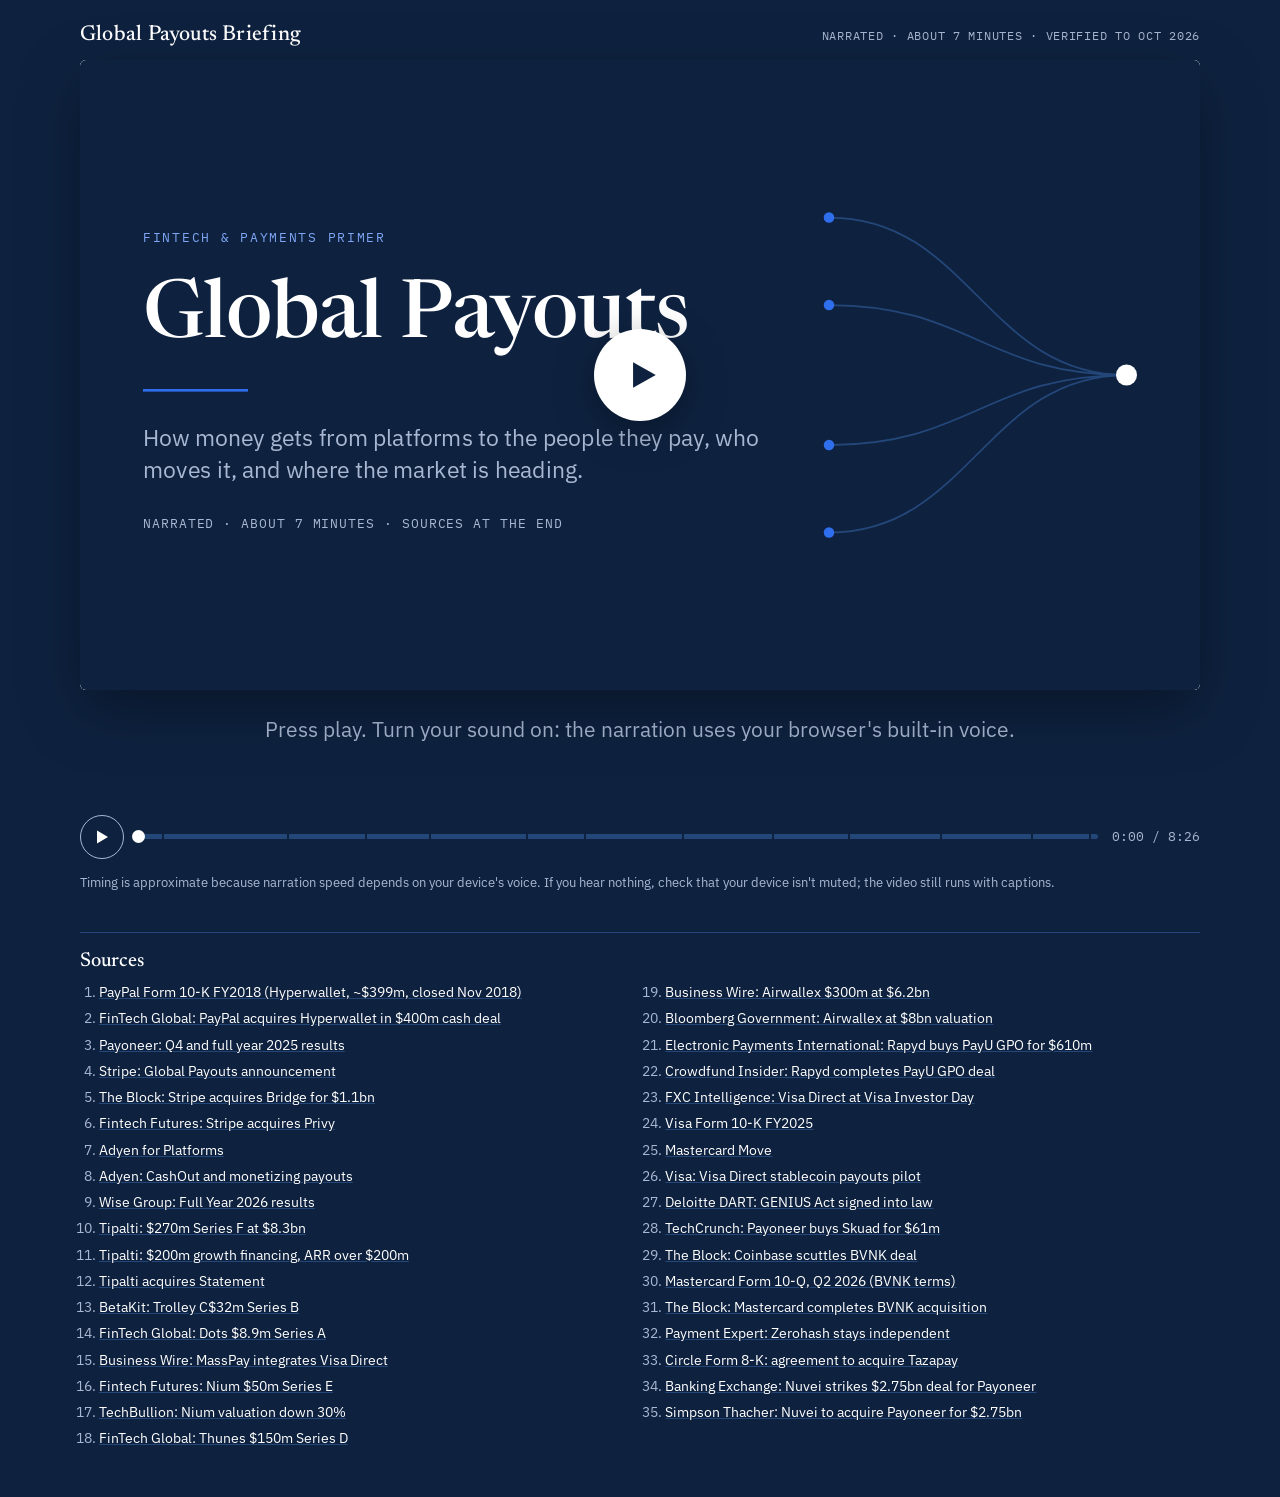
==== commit 0d2d3b59: "Pick calmer, more natural narrator voice and add voice picker Co-Authored-By: Claude Opus 5.5 <norep" ====
--- a/global-payouts-video.html
+++ b/global-payouts-video.html
@@ -220,6 +220,9 @@
 .prog .done-bar { position: absolute; left: 0; top: 0; bottom: 0; background: var(--paper); border-radius: 3px; width: 0; }
 .prog .knob { position: absolute; top: 50%; width: 13px; height: 13px; margin: -6.5px 0 0 -6.5px; border-radius: 50%; background: var(--paper); left: 0; }
 .prog .tick { position: absolute; top: -2px; width: 2px; height: 9px; background: var(--navy); }
+.voice { flex: 0 1 auto; min-width: 0; max-width: 220px; height: 34px; padding: 0 8px; border-radius: 6px; border: 1.5px solid var(--navy-3); background: var(--navy-2); color: var(--paper); font-family: var(--sans); font-size: 13px; }
+.voice:focus-visible { outline: 3px solid var(--accent); outline-offset: 2px; }
+@media (max-width: 520px) { .controls { flex-wrap: wrap; } .voice { max-width: 100%; flex: 1 1 100%; } }
 .time { flex: none; font-family: var(--mono); font-size: 13px; color: var(--on-navy-muted); font-variant-numeric: tabular-nums; }
 .note { font-size: 13px; color: var(--on-navy-muted); line-height: 1.5; margin: 0; }
 .below { margin-top: 26px; border-top: 1px solid var(--navy-3); padding-top: 18px; }
@@ -522,6 +525,7 @@
       <div class="prog" id="prog"><div class="done-bar" id="doneBar"></div><div class="knob" id="knob"></div></div>
     </div>
     <div class="time" id="time">0:00 / 0:00</div>
+    <select class="voice" id="voiceSel" aria-label="Narrator voice" hidden></select>
   </div>
   <p class="note" id="note">Timing is approximate because narration speed depends on your device's voice. If you hear nothing, check that your device isn't muted; the video still runs with captions.</p>
 
@@ -699,7 +703,7 @@
   SCRIPT.forEach((lines, sc) => lines.forEach((line, k) => {
     const show = parse(line, "show"), say = parse(line, "say");
     const words = say.split(/\s+/).filter(Boolean).length;
-    cues.push({ sc, k, show, say, est: Math.max(2, words / 2.75 + 0.45) });
+    cues.push({ sc, k, show, say, est: Math.max(2, words / 2.6 + 0.45) });
   }));
   const cum = [0]; cues.forEach(c => cum.push(cum[cum.length - 1] + c.est));
   const TOTAL = cum[cum.length - 1];
@@ -756,13 +760,44 @@
   // ---------- playback engine ----------
   const synth = ("speechSynthesis" in window) ? window.speechSynthesis : null;
   let voice = null;
+  const voiceSel = document.getElementById("voiceSel");
+  // Rank voices so the calmest, most natural-sounding one on this device wins by default.
+  function scoreVoice(v) {
+    const n = v.name;
+    let s = 0;
+    if (/Natural|Neural|Premium|Enhanced|Siri/i.test(n)) s += 100;
+    if (/\b(Ava|Emma|Jenny|Aria|Sonia|Libby|Serena|Allison|Zoe|Moira|Fiona|Tessa|Karen|Samantha|Michelle|Andrew|Brian|Ryan)\b/i.test(n)) s += 30;
+    if (/Google UK English Female/i.test(n)) s += 45;
+    if (/Google US English/i.test(n)) s += 35;
+    if (/^en[-_](US|GB)/i.test(v.lang)) s += 10;
+    if (!v.localService) s += 5;
+    if (/Albert|Bad News|Bahh|Bells|Boing|Bubbles|Cellos|Eddy|Flo|Fred|Good News|Grandma|Grandpa|Jester|Junior|Kathy|Organ|Ralph|Reed|Rocko|Sandy|Shelley|Superstar|Trinoids|Whisper|Wobble|Zarvox|espeak|eSpeak/i.test(n)) s -= 300;
+    return s;
+  }
+  function englishVoices() {
+    return synth.getVoices().filter(v => /^en(-|_|$)/i.test(v.lang)).sort((a, b) => scoreVoice(b) - scoreVoice(a));
+  }
   function pickVoice() {
     if (!synth) return;
-    const vs = synth.getVoices().filter(v => /^en(-|_|$)/i.test(v.lang));
-    const prefs = [/Google US English/i, /Samantha/i, /Aria/i, /Jenny/i, /Guy/i, /Google UK English Female/i, /Daniel/i, /Karen/i, /en-US/i];
-    for (const p of prefs) { const v = vs.find(v => p.test(v.name) || p.test(v.lang)); if (v) { voice = v; return; } }
-    voice = vs[0] || null;
-  }
+    const vs = englishVoices();
+    if (!vs.length) return;
+    let saved = null;
+    try { saved = localStorage.getItem("payoutsVoice"); } catch (e) {}
+    voice = vs.find(v => v.name === saved) || vs[0];
+    voiceSel.innerHTML = "";
+    vs.forEach(v => {
+      const o = document.createElement("option");
+      o.value = v.name; o.textContent = v.name.replace(/^Microsoft /, "").replace(/ - English.*$/, "") + " (" + v.lang + ")";
+      voiceSel.appendChild(o);
+    });
+    voiceSel.value = voice.name;
+    voiceSel.hidden = false;
+  }
+  voiceSel.addEventListener("change", () => {
+    voice = englishVoices().find(v => v.name === voiceSel.value) || voice;
+    try { localStorage.setItem("payoutsVoice", voice.name); } catch (e) {}
+    if (playing) playCue(idx);
+  });
   if (synth) { pickVoice(); synth.onvoiceschanged = pickVoice; }
 
   let idx = 0, playing = false, finished = false, token = 0, cueStart = 0, timers = [], keep = [];
@@ -780,7 +815,7 @@
         const u = new SpeechSynthesisUtterance(c.say);
         if (voice) u.voice = voice;
         u.lang = voice ? voice.lang : "en-US";
-        u.rate = 1; u.pitch = 1;
+        u.rate = 0.93; u.pitch = 0.96; // slightly slower and lower for a calmer read
         let spoke = false;
         u.onstart = () => { spoke = true; };
         u.onend = () => timers.push(setTimeout(advance, 250));
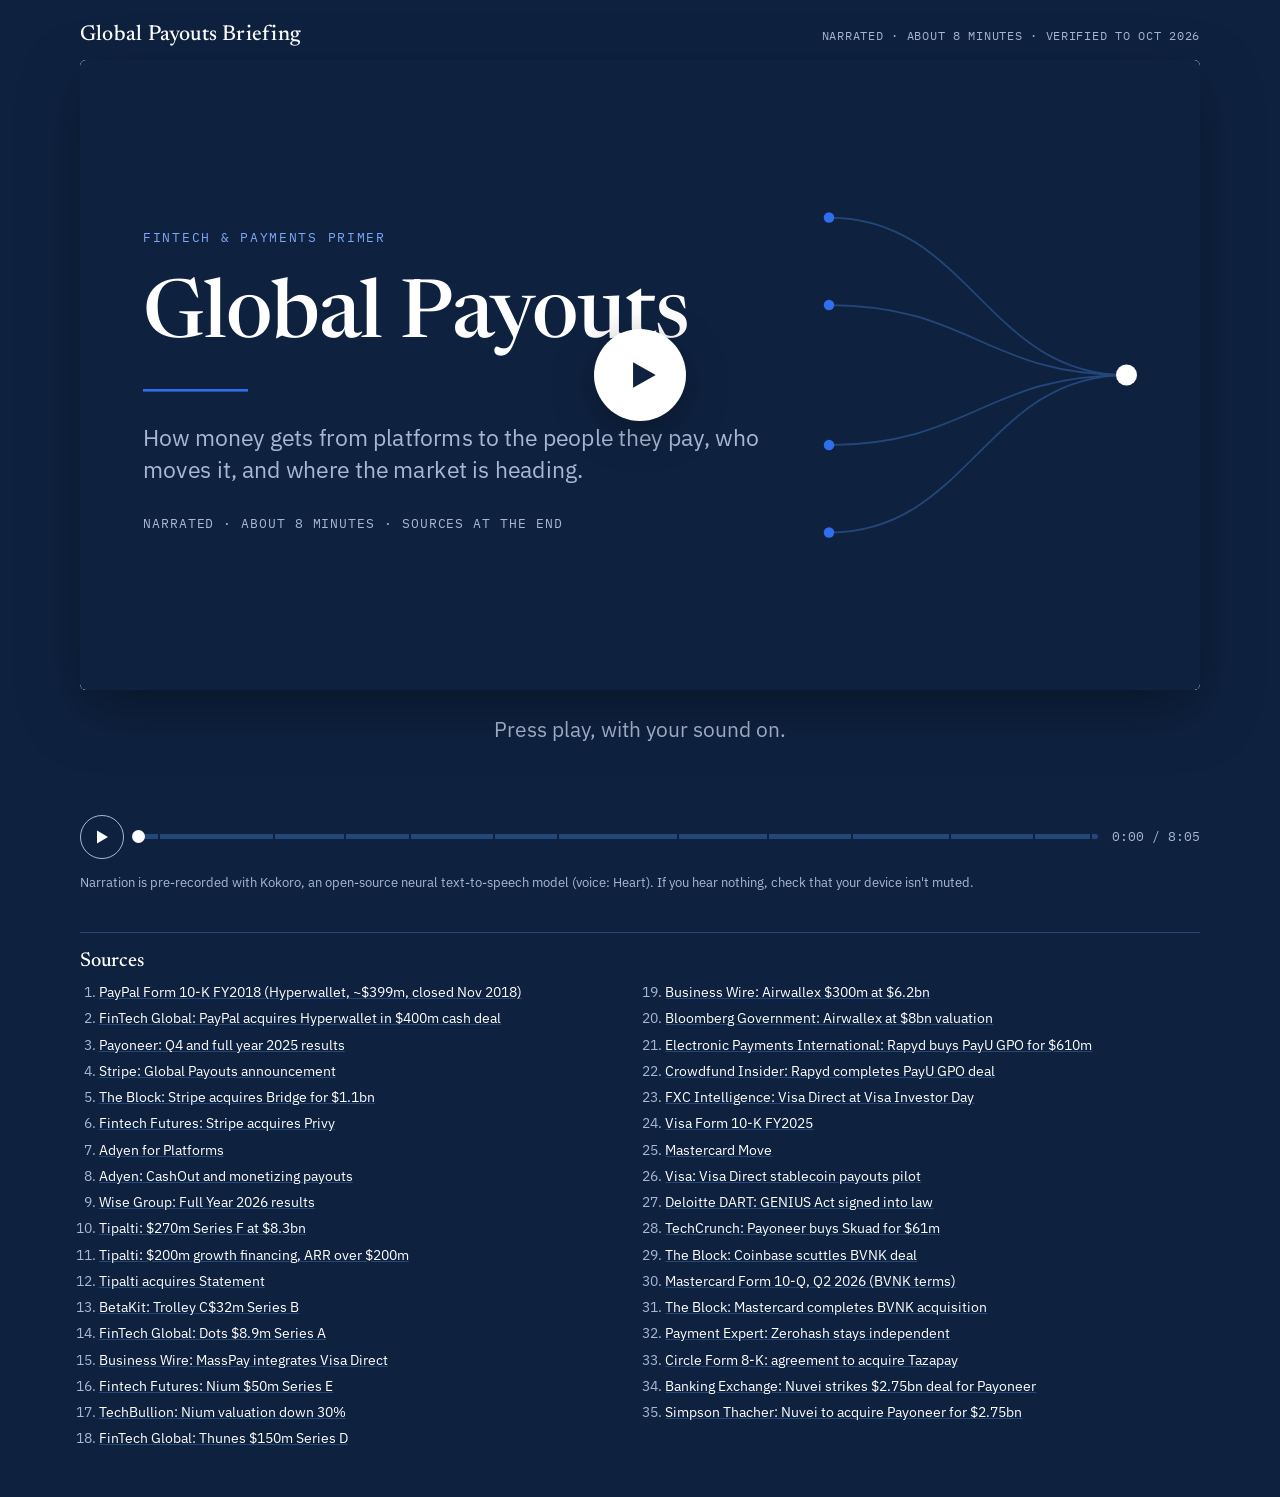
==== commit ad9cd260: "Replace browser speech with embedded neural-voice narration Narration is pre-rendered with Kokoro (v" ====
--- a/global-payouts-video.html
+++ b/global-payouts-video.html
@@ -220,9 +220,6 @@
 .prog .done-bar { position: absolute; left: 0; top: 0; bottom: 0; background: var(--paper); border-radius: 3px; width: 0; }
 .prog .knob { position: absolute; top: 50%; width: 13px; height: 13px; margin: -6.5px 0 0 -6.5px; border-radius: 50%; background: var(--paper); left: 0; }
 .prog .tick { position: absolute; top: -2px; width: 2px; height: 9px; background: var(--navy); }
-.voice { flex: 0 1 auto; min-width: 0; max-width: 220px; height: 34px; padding: 0 8px; border-radius: 6px; border: 1.5px solid var(--navy-3); background: var(--navy-2); color: var(--paper); font-family: var(--sans); font-size: 13px; }
-.voice:focus-visible { outline: 3px solid var(--accent); outline-offset: 2px; }
-@media (max-width: 520px) { .controls { flex-wrap: wrap; } .voice { max-width: 100%; flex: 1 1 100%; } }
 .time { flex: none; font-family: var(--mono); font-size: 13px; color: var(--on-navy-muted); font-variant-numeric: tabular-nums; }
 .note { font-size: 13px; color: var(--on-navy-muted); line-height: 1.5; margin: 0; }
 .below { margin-top: 26px; border-top: 1px solid var(--navy-3); padding-top: 18px; }
@@ -262,7 +259,7 @@
 <div class="wrap">
   <div class="head">
     <h1>Global Payouts Briefing</h1>
-    <span>Narrated · about 7 minutes · verified to Oct 2026</span>
+    <span>Narrated · about 8 minutes · verified to Oct 2026</span>
   </div>
 
   <div class="frame" id="frame">
@@ -274,7 +271,7 @@
         <h2>Global Payouts</h2>
         <div class="rule"></div>
         <p>How money gets from platforms to the people they pay, who moves it, and where the market is heading.</p>
-        <div class="meta">Narrated · about 7 minutes · sources at the end</div>
+        <div class="meta">Narrated · about 8 minutes · sources at the end</div>
         <svg class="flowlines" viewBox="0 0 380 480" aria-hidden="true">
           <g fill="none" stroke="#24477A" stroke-width="2">
             <path d="M20 60 C 180 60, 200 240, 360 240"/>
@@ -517,7 +514,7 @@
     </button>
   </div>
 
-  <div class="caption" id="caption" aria-live="polite"><span class="hint">Press play. Turn your sound on: the narration uses your browser's built-in voice.</span></div>
+  <div class="caption" id="caption" aria-live="polite"><span class="hint">Press play, with your sound on.</span></div>
 
   <div class="controls">
     <button class="btn" id="playBtn" aria-label="Play"><svg viewBox="0 0 16 16" id="playIcon"><path d="M3 1.5l11 6.5-11 6.5z"/></svg></button>
@@ -525,9 +522,8 @@
       <div class="prog" id="prog"><div class="done-bar" id="doneBar"></div><div class="knob" id="knob"></div></div>
     </div>
     <div class="time" id="time">0:00 / 0:00</div>
-    <select class="voice" id="voiceSel" aria-label="Narrator voice" hidden></select>
   </div>
-  <p class="note" id="note">Timing is approximate because narration speed depends on your device's voice. If you hear nothing, check that your device isn't muted; the video still runs with captions.</p>
+  <p class="note" id="note">Narration is pre-recorded with Kokoro, an open-source neural text-to-speech model (voice: Heart). If you hear nothing, check that your device isn't muted.</p>
 
   <div class="below">
     <h2>Sources</h2>
@@ -535,6 +531,7 @@
   </div>
 </div>
 
+<div id="narration" hidden data-src="[data-uri]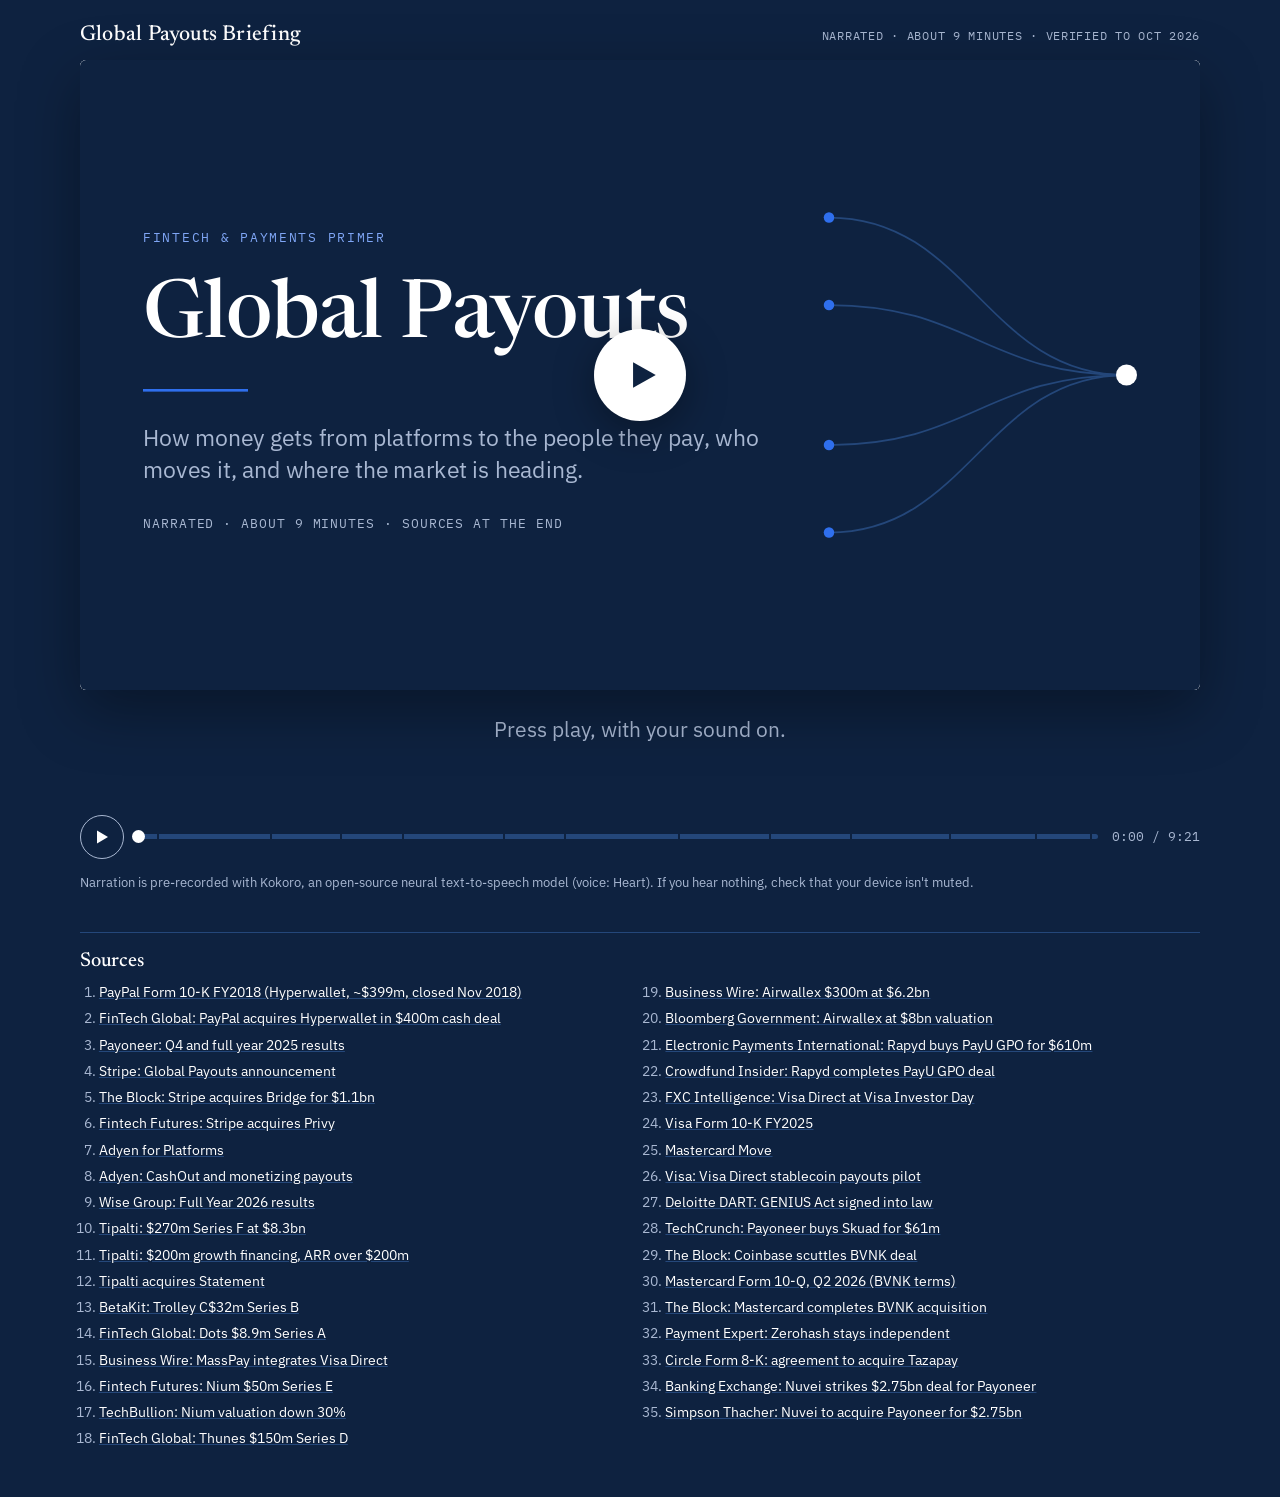
==== commit 4b0762da: "Restore full narration at calmer pace (9:21) Co-Authored-By: Claude Opus 5.5 <noreply@anthropic.com>" ====
--- a/global-payouts-video.html
+++ b/global-payouts-video.html
@@ -259,7 +259,7 @@
 <div class="wrap">
   <div class="head">
     <h1>Global Payouts Briefing</h1>
-    <span>Narrated · about 8 minutes · verified to Oct 2026</span>
+    <span>Narrated · about 9 minutes · verified to Oct 2026</span>
   </div>
 
   <div class="frame" id="frame">
@@ -271,7 +271,7 @@
         <h2>Global Payouts</h2>
         <div class="rule"></div>
         <p>How money gets from platforms to the people they pay, who moves it, and where the market is heading.</p>
-        <div class="meta">Narrated · about 8 minutes · sources at the end</div>
+        <div class="meta">Narrated · about 9 minutes · sources at the end</div>
         <svg class="flowlines" viewBox="0 0 380 480" aria-hidden="true">
           <g fill="none" stroke="#24477A" stroke-width="2">
             <path d="M20 60 C 180 60, 200 240, 360 240"/>
@@ -531,7 +531,7 @@
   </div>
 </div>
 
-<div id="narration" hidden data-src="[data-uri]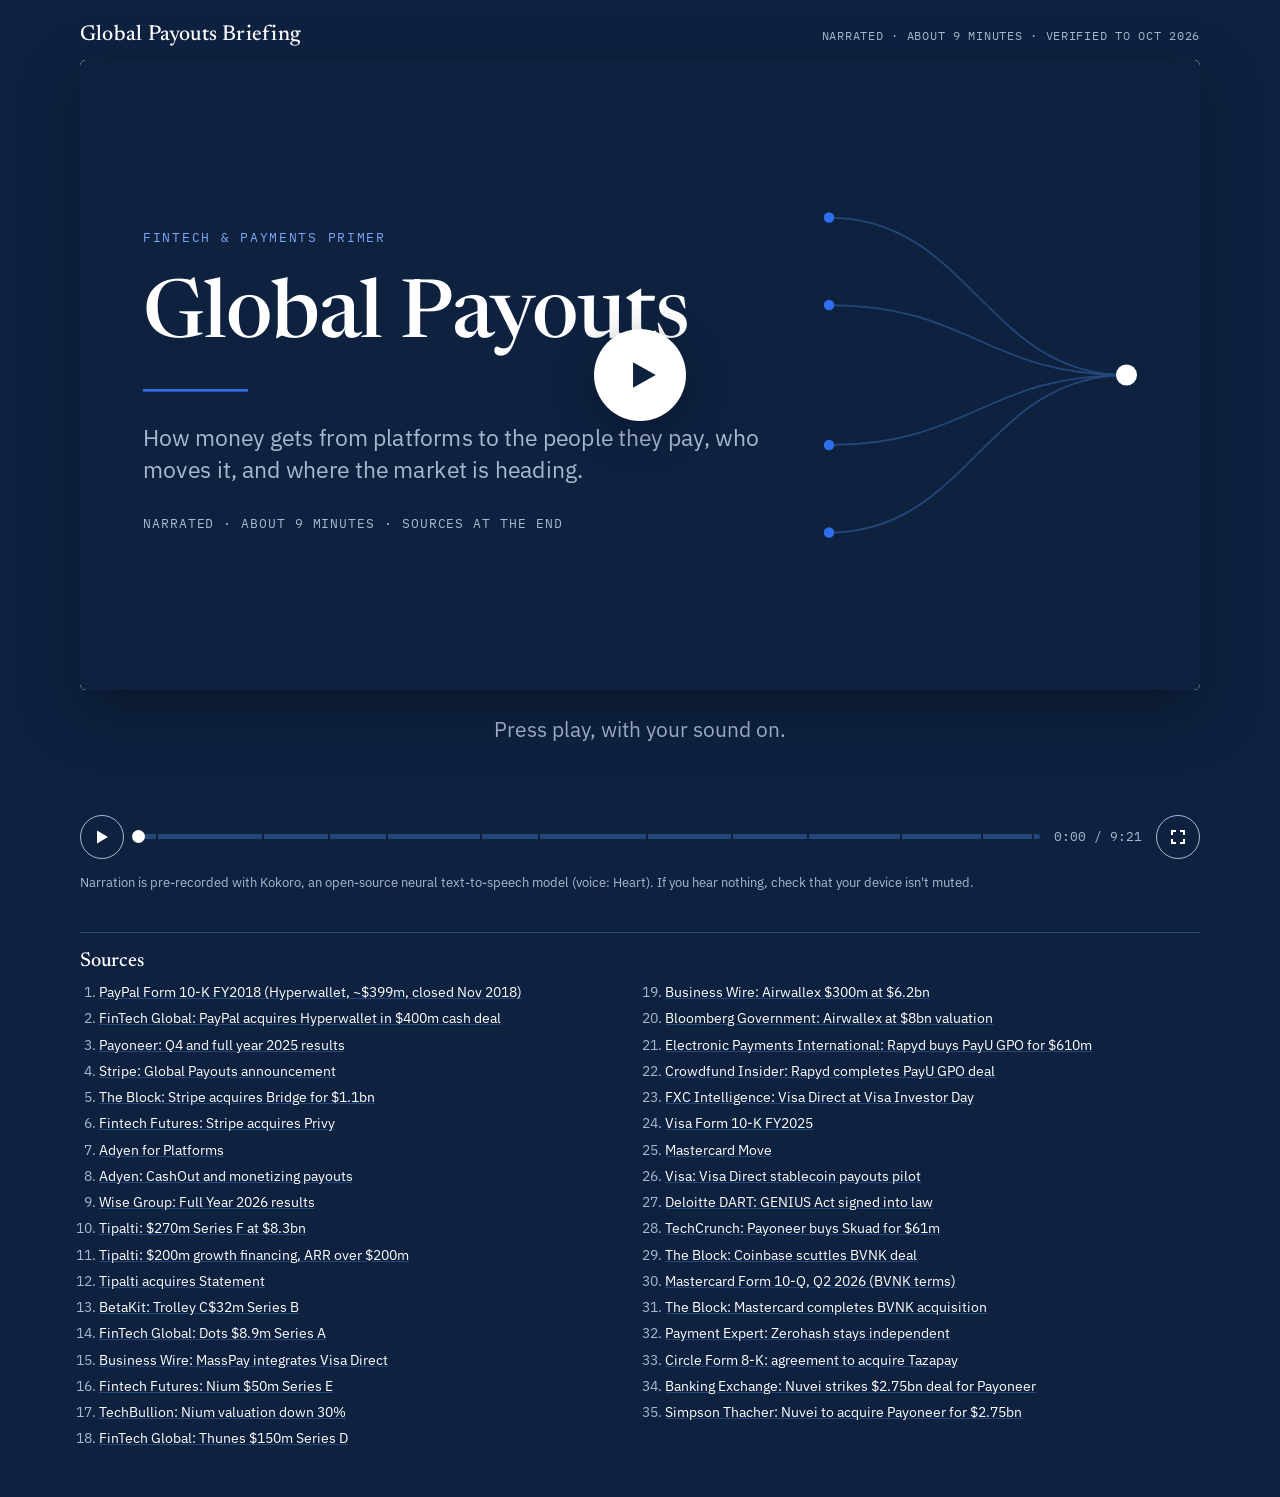
==== commit cb212383: "Add full-screen mode to the payouts video player Uses the Fullscreen API where allowed (with landsca" ====
--- a/global-payouts-video.html
+++ b/global-payouts-video.html
@@ -220,6 +220,20 @@
 .prog .done-bar { position: absolute; left: 0; top: 0; bottom: 0; background: var(--paper); border-radius: 3px; width: 0; }
 .prog .knob { position: absolute; top: 50%; width: 13px; height: 13px; margin: -6.5px 0 0 -6.5px; border-radius: 50%; background: var(--paper); left: 0; }
 .prog .tick { position: absolute; top: -2px; width: 2px; height: 9px; background: var(--navy); }
+.player { display: flex; flex-direction: column; gap: 14px; }
+/* full screen: real Fullscreen API where allowed, otherwise the same layout pinned over the page */
+.player.is-full { position: fixed; inset: 0; z-index: 50; background: #050D1A; gap: 0; justify-content: center; align-items: center;
+  padding: env(safe-area-inset-top, 0px) env(safe-area-inset-right, 0px) env(safe-area-inset-bottom, 0px) env(safe-area-inset-left, 0px); }
+.player.is-full .frame { background: #050D1A; width: min(100vw, calc(100vh * 16 / 9)); width: min(100%, calc(100dvh * 16 / 9)); border-radius: 0; box-shadow: none; flex: none; }
+.player.is-full .caption { position: absolute; left: 50%; bottom: calc(76px + env(safe-area-inset-bottom, 0px)); transform: translateX(-50%); width: min(92%, 1000px);
+  min-height: 0; padding: 8px 16px; border-radius: 6px; background: rgba(5, 13, 26, .82); font-size: clamp(13px, 1.8vw, 26px); line-height: 1.35; transition: bottom .3s; }
+.player.is-full.idle .caption { bottom: calc(14px + env(safe-area-inset-bottom, 0px)); }
+.player.is-full .caption:empty, .player.is-full .caption .hint { display: none; }
+.player.is-full .controls { position: absolute; left: 0; right: 0; bottom: 0; padding: 14px max(16px, env(safe-area-inset-right, 0px)) calc(14px + env(safe-area-inset-bottom, 0px)) max(16px, env(safe-area-inset-left, 0px));
+  background: linear-gradient(transparent, rgba(5, 13, 26, .9)); transition: opacity .3s; }
+.player.is-full.idle .controls { opacity: 0; pointer-events: none; }
+.player.is-full.idle { cursor: none; }
+body.no-scroll { overflow: hidden; }
 .time { flex: none; font-family: var(--mono); font-size: 13px; color: var(--on-navy-muted); font-variant-numeric: tabular-nums; }
 .note { font-size: 13px; color: var(--on-navy-muted); line-height: 1.5; margin: 0; }
 .below { margin-top: 26px; border-top: 1px solid var(--navy-3); padding-top: 18px; }
@@ -262,6 +276,7 @@
     <span>Narrated · about 9 minutes · verified to Oct 2026</span>
   </div>
 
+  <div class="player" id="player">
   <div class="frame" id="frame">
     <div class="canvas" id="canvas">
 
@@ -522,6 +537,8 @@
       <div class="prog" id="prog"><div class="done-bar" id="doneBar"></div><div class="knob" id="knob"></div></div>
     </div>
     <div class="time" id="time">0:00 / 0:00</div>
+    <button class="btn" id="fsBtn" aria-label="Full screen"><svg viewBox="0 0 16 16" id="fsIcon"><path d="M1 1h5v2H3v3H1zM10 1h5v5h-2V3h-3zM1 10h2v3h3v2H1zM13 10h2v5h-5v-2h3z"/></svg></button>
+  </div>
   </div>
   <p class="note" id="note">Narration is pre-recorded with Kokoro, an open-source neural text-to-speech model (voice: Heart). If you hear nothing, check that your device isn't muted.</p>
 
@@ -789,6 +806,50 @@
     if (e.key === "ArrowLeft") { e.preventDefault(); seekTime(cum[Math.max(i - 1, 0)]); }
   });
 
+  // ---------- full screen ----------
+  const player = document.getElementById("player"), fsBtn = document.getElementById("fsBtn"), fsIcon = document.getElementById("fsIcon");
+  const ENTER = '<path d="M1 1h5v2H3v3H1zM10 1h5v5h-2V3h-3zM1 10h2v3h3v2H1zM13 10h2v5h-5v-2h3z"/>';
+  const EXIT = '<path d="M4 1h2v5H1V4h3zM10 1h2v3h3v2h-5zM1 10h5v5H4v-3H1zM10 10h5v2h-3v3h-2z"/>';
+  const fsEl = () => document.fullscreenElement || document.webkitFullscreenElement;
+  let pseudo = false, idleTimer = null;
+  const isFull = () => !!fsEl() || pseudo;
+  function syncFull() {
+    const on = isFull();
+    player.classList.toggle("is-full", on);
+    document.body.classList.toggle("no-scroll", on);
+    fsIcon.innerHTML = on ? EXIT : ENTER;
+    fsBtn.setAttribute("aria-label", on ? "Exit full screen" : "Full screen");
+    wake();
+  }
+  async function enterFull() {
+    const req = player.requestFullscreen || player.webkitRequestFullscreen;
+    try {
+      if (!req) throw new Error("unsupported");
+      await req.call(player);
+      try { await screen.orientation.lock("landscape"); } catch (e) {}
+    } catch (e) { pseudo = true; } // phones and embedded viewers: fill the window instead
+    syncFull();
+  }
+  function exitFull() {
+    if (pseudo) { pseudo = false; syncFull(); return; }
+    const ex = document.exitFullscreen || document.webkitExitFullscreen;
+    if (ex) ex.call(document).catch(() => {});
+  }
+  fsBtn.addEventListener("click", () => isFull() ? exitFull() : enterFull());
+  document.addEventListener("fullscreenchange", syncFull);
+  document.addEventListener("webkitfullscreenchange", syncFull);
+  document.addEventListener("keydown", e => {
+    if (e.key === "Escape" && pseudo) exitFull();
+    if ((e.key === "f" || e.key === "F") && !e.metaKey && !e.ctrlKey && e.target.tagName !== "INPUT") isFull() ? exitFull() : enterFull();
+  });
+  // in full screen, hide the controls after a few seconds of playback; any touch or mouse move brings them back
+  function wake() {
+    player.classList.remove("idle"); clearTimeout(idleTimer);
+    if (isFull() && !audio.paused) idleTimer = setTimeout(() => player.classList.add("idle"), 3000);
+  }
+  ["pointermove", "pointerdown", "keydown"].forEach(ev => player.addEventListener(ev, wake));
+  ["play", "pause"].forEach(ev => audio.addEventListener(ev, wake));
+
   // ---------- progress loop: captions and visuals follow the audio clock ----------
   function tick() {
     const t = audio.ended ? TOTAL : audio.currentTime;
